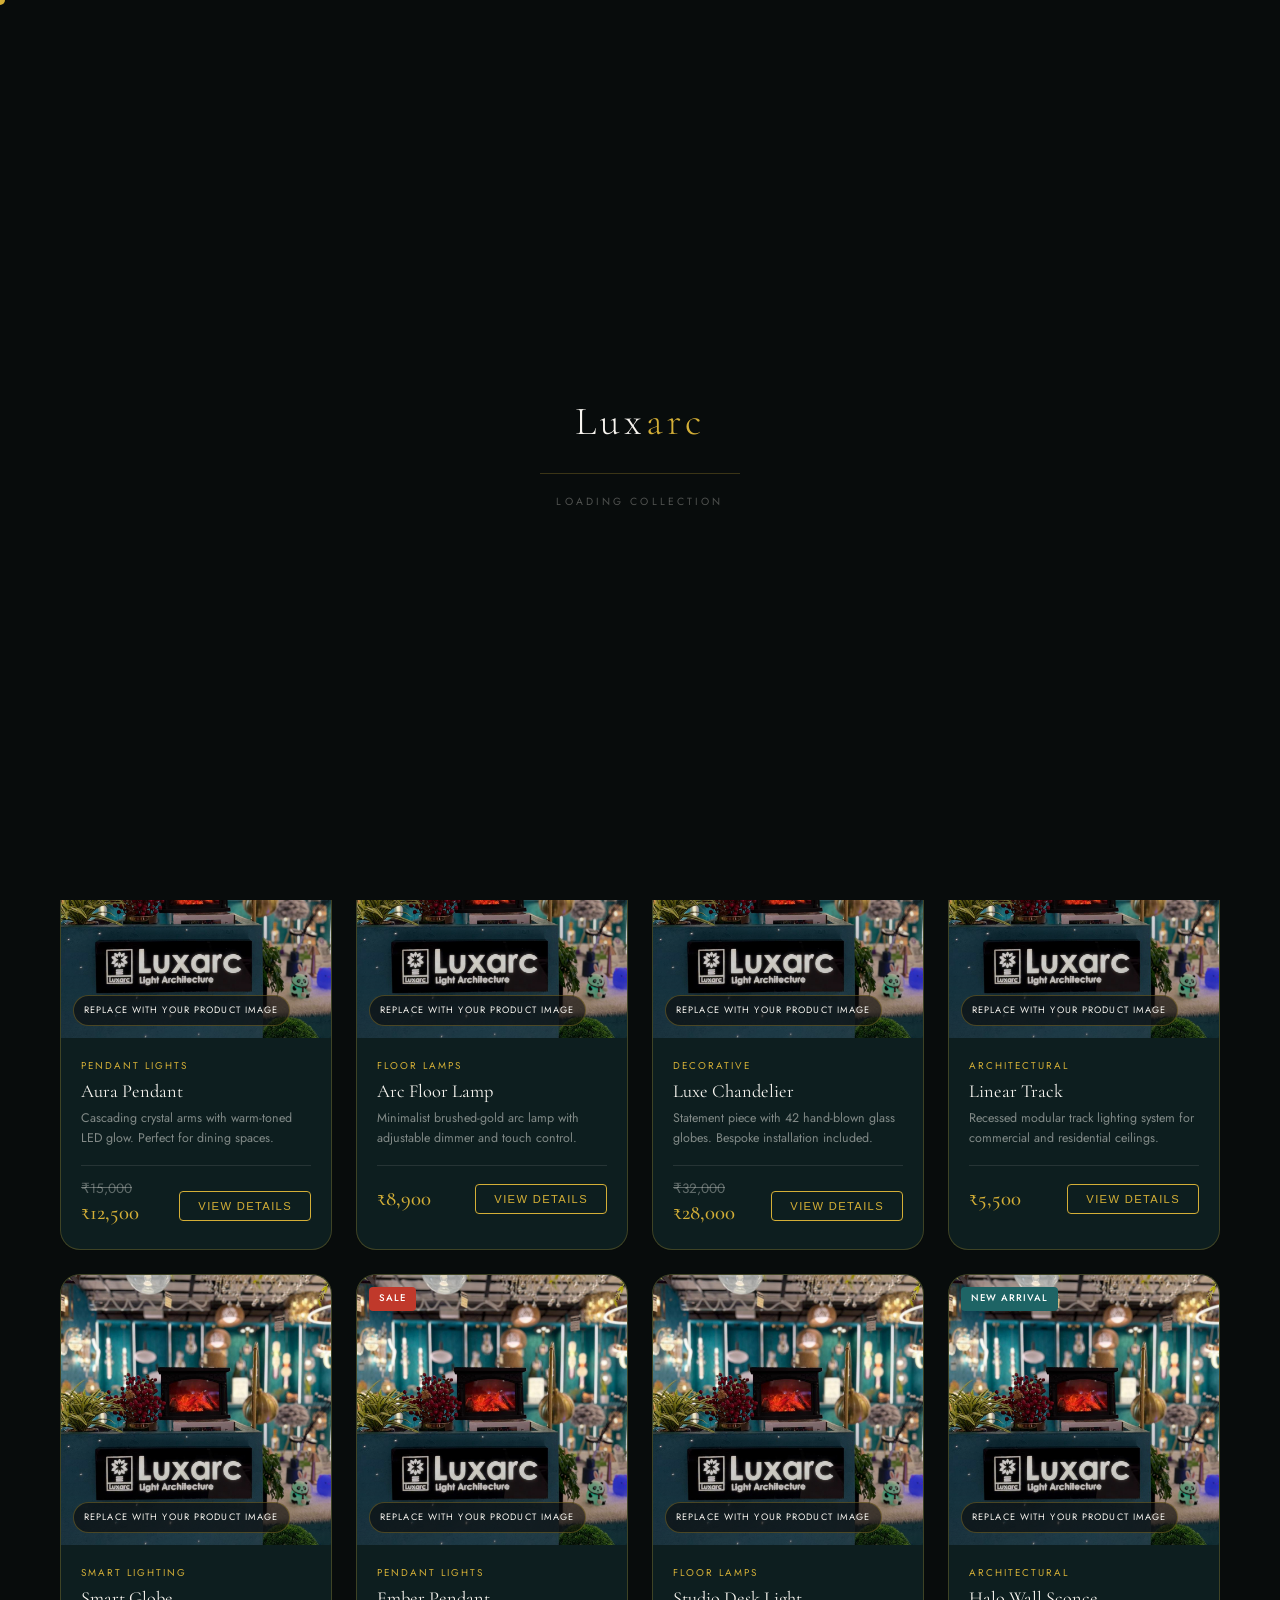
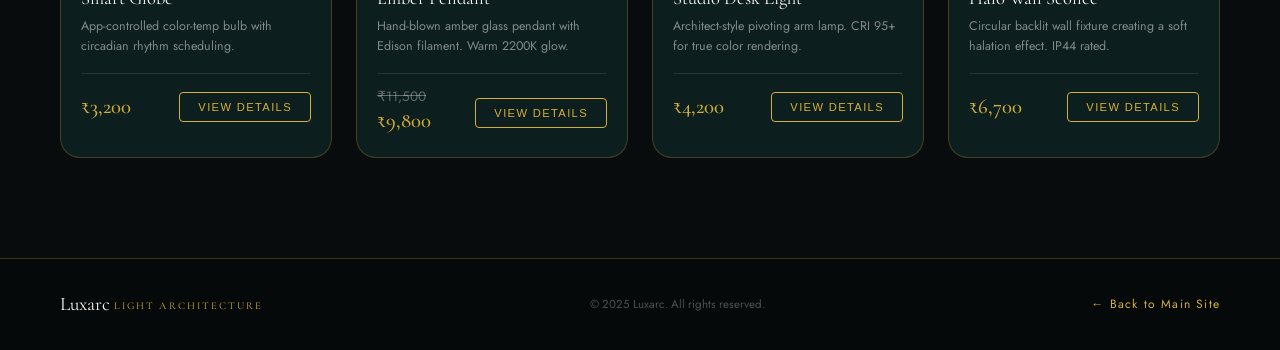
==== products.html @ 86f2c95a "Initial commit" ====
<!DOCTYPE html>
<html lang="en">
<head>
  <meta charset="UTF-8" />
  <meta name="viewport" content="width=device-width, initial-scale=1.0" />
  <title>Shop All Lighting – Luxarc | Premium Lighting Collection</title>
  <meta name="description" content="Browse Luxarc's full collection of premium pendant lights, floor lamps, decorative fixtures, architectural lighting and smart lighting solutions." />
  <link rel="stylesheet" href="style.css" />
  <link rel="icon" href="data:image/svg+xml,<svg xmlns='http://www.w3.org/2000/svg' viewBox='0 0 100 100'><polygon points='50,5 95,27.5 95,72.5 50,95 5,72.5 5,27.5' fill='%23D4AF37'/></svg>" />
  <style>
    /* Products Page Extras */
    .back-link {
      display: inline-flex; align-items: center; gap: 8px;
      font-size: 0.75rem; letter-spacing: 0.12em; text-transform: uppercase;
      color: var(--gold); margin-bottom: 24px;
      transition: var(--transition);
    }
    .back-link:hover { gap: 14px; }
    .products-main { padding: 30px 60px 100px; }
    @media (max-width: 768px) {
      .products-main { padding: 20px 24px 80px; }
      .products-controls { flex-direction: column; }
      .products-banner {
        padding: 24px;
        align-items: flex-start;
      }
      .sort-bar {
        width: 100%;
        justify-content: space-between;
        flex-wrap: wrap;
      }
    }
    @media (max-width: 480px) {
      .products-main { padding: 20px 16px 64px; }
      .products-banner { padding: 20px 16px; }
      #allProductsGrid.list-view .product-card { grid-template-columns: 1fr; }
      #allProductsGrid.list-view .product-img-wrap { border-radius: var(--radius-lg) var(--radius-lg) 0 0; }
      .products-footer { padding: 24px 16px; }
      .products-footer-inner {
        flex-direction: column;
        align-items: flex-start;
      }
    }
    .no-results {
      grid-column: 1 / -1;
      text-align: center;
      padding: 80px 20px;
      color: rgba(248,245,240,0.3);
    }
    .no-results .icon { font-size: 3rem; margin-bottom: 16px; display: block; }
    .no-results p { font-size: 0.9rem; font-weight: 300; }
    .filter-pills {
      display: flex; gap: 10px; flex-wrap: wrap;
      margin-bottom: 16px;
    }
    .pill {
      padding: 6px 16px;
      background: var(--glass-bg);
      border: 1px solid var(--border-gold);
      border-radius: 30px;
      font-size: 0.72rem; letter-spacing: 0.1em;
      color: rgba(248,245,240,0.6);
      cursor: pointer; transition: var(--transition);
    }
    .pill:hover, .pill.active {
      background: var(--gold); color: var(--matte-black);
      border-color: var(--gold);
    }
    .products-banner {
      background: linear-gradient(135deg, rgba(212,175,55,0.08), transparent);
      border: 1px solid var(--border-gold);
      border-radius: var(--radius-lg);
      padding: 30px 40px;
      margin-bottom: 40px;
      display: flex; align-items: center; justify-content: space-between; flex-wrap: wrap; gap: 20px;
    }
    .banner-text h3 {
      font-family: var(--font-display);
      font-size: 1.3rem; font-weight: 400;
      margin-bottom: 4px;
    }
    .banner-text p {
      font-size: 0.8rem; color: rgba(248,245,240,0.5);
    }
    /* Sort select */
    .sort-bar {
      display: flex; align-items: center; gap: 12px;
      font-size: 0.75rem; color: rgba(248,245,240,0.4);
    }
    .products-footer {
      padding: 30px 60px;
    }
    /* Products grid layout toggle */
    .layout-toggle { display: flex; gap: 6px; }
    .layout-btn {
      width: 32px; height: 32px;
      background: var(--glass-bg);
      border: 1px solid var(--border-gold);
      border-radius: 6px; cursor: pointer;
      display: flex; align-items: center; justify-content: center;
      font-size: 0.7rem; color: rgba(248,245,240,0.5);
      transition: var(--transition);
    }
    .layout-btn.active, .layout-btn:hover {
      background: var(--gold-dim); border-color: var(--gold); color: var(--gold);
    }
    #allProductsGrid.list-view {
      grid-template-columns: 1fr;
    }
    #allProductsGrid.list-view .product-card {
      display: grid; grid-template-columns: 180px 1fr;
    }
    #allProductsGrid.list-view .product-img-wrap {
      aspect-ratio: 1; border-radius: var(--radius-lg) 0 0 var(--radius-lg);
    }
  </style>
</head>
<body>

<!-- PAGE LOADER -->
<div class="page-loader" id="pageLoader">
  <div class="loader-logo">Lux<span>arc</span></div>
  <div class="loader-bar"></div>
  <div class="loader-text">Loading Collection</div>
</div>

<!-- CUSTOM CURSOR -->
<div class="cursor" id="cursor"></div>
<div class="cursor-ring" id="cursorRing"></div>

<!-- ─── NAVBAR ─── -->
<nav id="navbar">
  <a href="index.html" class="nav-logo">
    <div class="logo-icon"></div>
    <div>
      <span class="logo-text">Luxarc</span>
      <span class="logo-tagline">Light Architecture</span>
    </div>
  </a>
  <ul class="nav-links">
    <li><a href="index.html#about">About</a></li>
    <li><a href="index.html#categories">Collections</a></li>
    <li><a href="products.html" style="color:var(--gold)">Products</a></li>
    <li><a href="index.html#services">Services</a></li>
    <li><a href="index.html#showroom">Showroom</a></li>
    <li><a href="index.html#contact">Contact</a></li>
    <li><a href="index.html#contact" class="nav-cta">Visit Store</a></li>
  </ul>
  <button class="hamburger" id="hamburger" aria-label="Menu">
    <span></span><span></span><span></span>
  </button>
</nav>

<!-- MOBILE NAV -->
<nav class="mobile-nav" id="mobileNav">
  <a href="index.html">Home</a>
  <a href="index.html#about">About</a>
  <a href="index.html#categories">Collections</a>
  <a href="products.html">Products</a>
  <a href="index.html#services">Services</a>
  <a href="index.html#contact">Contact</a>
</nav>

<!-- ─── PRODUCTS HERO ─── -->
<div class="products-hero">
  <p class="section-label" style="justify-content:center; margin-bottom:16px;">The Collection</p>
  <h1 class="section-title" style="text-align:center; font-size: clamp(2.5rem, 5vw, 4rem);">All <em>Lighting</em></h1>
  <p style="color:rgba(248,245,240,0.4); text-align:center; margin-top:14px; font-size:0.9rem; font-weight:300; letter-spacing:0.05em;">
    Curated from the world's finest lighting manufacturers
  </p>
</div>

<!-- ─── PRODUCTS MAIN ─── -->
<div class="products-main container" style="max-width:1300px; margin:0 auto;">

  <!-- Back -->
  <a href="index.html" class="back-link">← Back to Home</a>

  <!-- Banner -->
  <div class="products-banner">
    <div class="banner-text">
      <h3>✦ New Arrivals Available</h3>
      <p>Fresh additions to our collection — smart lights, designer pendants & more</p>
    </div>
    <a href="index.html#contact" class="btn-primary" style="white-space:nowrap;">Get Expert Advice</a>
  </div>

  <!-- Category Pills -->
  <div class="filter-pills" id="filterPills">
    <span class="pill active" data-cat="all" onclick="setPillFilter('all', this)">All Products</span>
    <span class="pill" data-cat="pendant" onclick="setPillFilter('pendant', this)">Pendant Lights</span>
    <span class="pill" data-cat="floor" onclick="setPillFilter('floor', this)">Floor Lamps</span>
    <span class="pill" data-cat="decorative" onclick="setPillFilter('decorative', this)">Decorative</span>
    <span class="pill" data-cat="architectural" onclick="setPillFilter('architectural', this)">Architectural</span>
    <span class="pill" data-cat="smart" onclick="setPillFilter('smart', this)">Smart Lighting</span>
  </div>

  <!-- Controls Bar -->
  <div class="products-controls">
    <div class="search-bar">
      <input type="text" id="searchInput" placeholder="Search for lights, lamps, fixtures..." autocomplete="off" />
      <span class="search-icon">🔍</span>
    </div>
    <select class="filter-select" id="catFilter">
      <option value="all">All Categories</option>
      <option value="pendant">Pendant Lights</option>
      <option value="floor">Floor Lamps</option>
      <option value="decorative">Decorative</option>
      <option value="architectural">Architectural</option>
      <option value="smart">Smart Lighting</option>
    </select>
    <select class="filter-select" id="priceFilter">
      <option value="all">All Prices</option>
      <option value="under5">Under ₹5,000</option>
      <option value="5to15">₹5,000 – ₹15,000</option>
      <option value="above15">Above ₹15,000</option>
    </select>
    <select class="filter-select" id="sortFilter" onchange="sortProducts()">
      <option value="default">Sort: Default</option>
      <option value="price-asc">Price: Low to High</option>
      <option value="price-desc">Price: High to Low</option>
      <option value="name">Name A–Z</option>
    </select>
    <div class="sort-bar">
      <span id="productCount" class="products-count">8 products found</span>
      <div class="layout-toggle">
        <button class="layout-btn active" id="gridBtn" onclick="setLayout('grid')" aria-label="Grid view">⊞</button>
        <button class="layout-btn" id="listBtn" onclick="setLayout('list')" aria-label="List view">☰</button>
      </div>
    </div>
  </div>

  <!-- Products Grid -->
  <div class="all-products-grid" id="allProductsGrid">
    <!-- Populated by JS -->
  </div>

</div>

<!-- ─── FOOTER MINI ─── -->
<footer class="products-footer">
  <div class="products-footer-inner" style="max-width:1300px; margin:0 auto; display:flex; align-items:center; justify-content:space-between; flex-wrap:wrap; gap:16px;">
    <div style="font-family:var(--font-display); font-size:1.2rem; color:var(--white-glow);">Luxarc <span style="color:var(--gold); font-size:0.65rem; letter-spacing:0.2em; vertical-align:middle;">LIGHT ARCHITECTURE</span></div>
    <p style="font-size:0.72rem; color:rgba(248,245,240,0.3);">© 2025 Luxarc. All rights reserved.</p>
    <a href="index.html" style="font-size:0.75rem; color:var(--gold); letter-spacing:0.1em;">← Back to Main Site</a>
  </div>
</footer>

<!-- ─── PRODUCT MODAL ─── -->
<div class="modal-overlay" id="productModal" role="dialog" aria-modal="true">
  <div class="modal-box" style="position:relative;">
    <div class="modal-img-side"></div>
    <div class="modal-info">
      <button class="modal-close" onclick="closeModal()" aria-label="Close">✕</button>
      <p class="modal-product-cat product-cat" style="margin-bottom:8px;">Category</p>
      <h2 class="modal-product-name" style="font-family:var(--font-display); font-size:1.8rem; font-weight:400; margin-bottom:8px;">Product Name</h2>
      <p class="modal-product-price product-price" style="font-size:1.6rem; margin-bottom:20px;">₹0</p>
      <p class="modal-product-desc" style="font-size:0.88rem; color:rgba(248,245,240,0.6); line-height:1.8; margin-bottom:30px;">Description</p>
      <div style="display:flex; gap:12px; flex-wrap:wrap;">
        <button class="btn-primary" onclick="closeModal()">Add to Enquiry</button>
        <a href="tel:+918885891022" class="btn-secondary" style="display:flex;align-items:center;gap:6px;">📞 Call for Price</a>
      </div>
      <p style="font-size:0.7rem; color:rgba(248,245,240,0.3); margin-top:16px; letter-spacing:0.05em;">
        Free delivery · Expert installation available
      </p>
    </div>
  </div>
</div>

<script src="script.js"></script>
<script>
  // Products Page: Pills filter
  function setPillFilter(cat, el) {
    document.querySelectorAll('.pill').forEach(p => p.classList.remove('active'));
    el.classList.add('active');
    const catFilter = document.getElementById('catFilter');
    if (catFilter) catFilter.value = cat;
    filterProducts();
  }

  // Sort products
  function sortProducts() {
    const val = document.getElementById('sortFilter')?.value;
    const grid = document.getElementById('allProductsGrid');
    if (!grid) return;

    const cards = [...grid.querySelectorAll('.product-card')];
    cards.sort((a, b) => {
      const pa = parseInt(a.dataset.price || 0);
      const pb = parseInt(b.dataset.price || 0);
      const na = a.querySelector('.product-name')?.textContent || '';
      const nb = b.querySelector('.product-name')?.textContent || '';
      if (val === 'price-asc') return pa - pb;
      if (val === 'price-desc') return pb - pa;
      if (val === 'name') return na.localeCompare(nb);
      return 0;
    });
    cards.forEach(c => grid.appendChild(c));
  }

  // Layout toggle
  function setLayout(type) {
    const grid = document.getElementById('allProductsGrid');
    const gridBtn = document.getElementById('gridBtn');
    const listBtn = document.getElementById('listBtn');
    if (type === 'list') {
      grid?.classList.add('list-view');
      listBtn?.classList.add('active');
      gridBtn?.classList.remove('active');
    } else {
      grid?.classList.remove('list-view');
      gridBtn?.classList.add('active');
      listBtn?.classList.remove('active');
    }
  }

  // Handle URL params for category pre-filter
  document.addEventListener('DOMContentLoaded', () => {
    const params = new URLSearchParams(window.location.search);
    const cat = params.get('cat');
    if (cat && cat !== 'all') {
      const catFilter = document.getElementById('catFilter');
      if (catFilter) catFilter.value = cat;
      const pill = document.querySelector(`.pill[data-cat="${cat}"]`);
      if (pill) {
        document.querySelectorAll('.pill').forEach(p => p.classList.remove('active'));
        pill.classList.add('active');
      }
      filterProducts();
    }
  });
</script>
</body>
</html>
---- style.css ----
/* ========================================
   LUXARC – LIGHT ARCHITECTURE
   Premium Lighting Brand CSS
   ======================================== */

@import url('https://fonts.googleapis.com/css2?family=Cormorant+Garamond:ital,wght@0,300;0,400;0,500;0,600;1,300;1,400&family=Jost:wght@200;300;400;500;600&display=swap');

/* ─── CSS VARIABLES ─── */
:root {
  --teal-deep: #0F3D3E;
  --teal-mid: #174f50;
  --teal-light: #1e6465;
  --gold: #D4AF37;
  --gold-light: #e8c84a;
  --gold-dim: rgba(212, 175, 55, 0.3);
  --white-glow: #F8F5F0;
  --white-soft: rgba(248, 245, 240, 0.85);
  --matte-black: #0A0A0A;
  --dark-bg: #080c0c;
  --card-bg: rgba(15, 35, 36, 0.85);
  --glass-bg: rgba(15, 61, 62, 0.4);
  --border-gold: rgba(212, 175, 55, 0.25);
  --border-light: rgba(248, 245, 240, 0.1);
  --shadow-gold: 0 0 30px rgba(212, 175, 55, 0.15);
  --shadow-deep: 0 20px 60px rgba(0,0,0,0.5);
  --radius: 12px;
  --radius-lg: 20px;
  --transition: 0.35s cubic-bezier(0.4, 0, 0.2, 1);
  --font-display: 'Cormorant Garamond', serif;
  --font-body: 'Jost', sans-serif;
}

/* ─── RESET & BASE ─── */
*, *::before, *::after { box-sizing: border-box; margin: 0; padding: 0; }

html { scroll-behavior: smooth; font-size: 16px; }

body {
  font-family: var(--font-body);
  background: var(--dark-bg);
  color: var(--white-glow);
  overflow-x: hidden;
  line-height: 1.6;
}
body.menu-open {
  overflow: hidden;
}

img { max-width: 100%; display: block; }
a { text-decoration: none; color: inherit; }
ul { list-style: none; }

/* ─── SCROLLBAR ─── */
::-webkit-scrollbar { width: 6px; }
::-webkit-scrollbar-track { background: var(--dark-bg); }
::-webkit-scrollbar-thumb { background: var(--gold); border-radius: 3px; }

/* ─── CUSTOM CURSOR ─── */
.cursor {
  position: fixed; width: 10px; height: 10px;
  background: var(--gold); border-radius: 50%;
  pointer-events: none; z-index: 9999;
  transform: translate(-50%, -50%);
  transition: transform 0.1s, width 0.3s, height 0.3s, opacity 0.3s;
}
.cursor-ring {
  position: fixed; width: 36px; height: 36px;
  border: 1px solid rgba(212, 175, 55, 0.5);
  border-radius: 50%; pointer-events: none; z-index: 9998;
  transform: translate(-50%, -50%);
  transition: transform 0.15s ease-out, width 0.3s, height 0.3s;
}
.cursor.hover { width: 6px; height: 6px; }
.cursor-ring.hover { width: 50px; height: 50px; border-color: var(--gold); }

/* ─── NOISE TEXTURE OVERLAY ─── */
body::after {
  content: '';
  position: fixed; inset: 0; z-index: 1;
  pointer-events: none;
  background-image: url("data:image/svg+xml,%3Csvg viewBox='0 0 256 256' xmlns='http://www.w3.org/2000/svg'%3E%3Cfilter id='noise'%3E%3CfeTurbulence type='fractalNoise' baseFrequency='0.9' numOctaves='4' stitchTiles='stitch'/%3E%3C/filter%3E%3Crect width='100%25' height='100%25' filter='url(%23noise)' opacity='0.03'/%3E%3C/svg%3E");
  opacity: 0.4;
}

/* ─── NAVBAR ─── */
#navbar {
  position: fixed; top: 0; left: 0; width: 100%; z-index: 1000;
  padding: 20px 60px;
  display: flex; align-items: center; justify-content: space-between;
  transition: var(--transition);
}
#navbar.scrolled {
  background: rgba(8, 12, 12, 0.92);
  backdrop-filter: blur(20px);
  padding: 14px 60px;
  border-bottom: 1px solid var(--border-gold);
  box-shadow: 0 4px 30px rgba(0,0,0,0.3);
}
.nav-logo {
  display: flex; align-items: center; gap: 12px;
}
.nav-logo .logo-icon {
  width: 36px; height: 36px;
  background: var(--gold);
  clip-path: polygon(50% 0%, 100% 25%, 100% 75%, 50% 100%, 0% 75%, 0% 25%);
  position: relative;
}
.nav-logo .logo-text {
  font-family: var(--font-display);
  font-size: 1.5rem; font-weight: 500;
  letter-spacing: 0.05em;
  color: var(--white-glow);
}
.nav-logo .logo-tagline {
  font-size: 0.55rem; letter-spacing: 0.25em;
  text-transform: uppercase; color: var(--gold);
  font-weight: 300; display: block; margin-top: -4px;
}
.nav-links {
  display: flex; gap: 36px; align-items: center;
}
.nav-links a {
  font-size: 0.8rem; font-weight: 400; letter-spacing: 0.12em;
  text-transform: uppercase; color: rgba(248, 245, 240, 0.7);
  position: relative; transition: var(--transition);
}
.nav-links a::after {
  content: ''; position: absolute; bottom: -4px; left: 0;
  width: 0; height: 1px; background: var(--gold);
  transition: var(--transition);
}
.nav-links a:hover { color: var(--white-glow); }
.nav-links a:hover::after { width: 100%; }
.nav-cta {
  padding: 9px 22px;
  border: 1px solid var(--gold);
  color: var(--gold) !important;
  border-radius: 4px;
  font-size: 0.75rem !important;
  letter-spacing: 0.15em !important;
  transition: var(--transition) !important;
}
.nav-cta:hover {
  background: var(--gold) !important;
  color: var(--matte-black) !important;
}
.nav-cta::after { display: none !important; }
.hamburger {
  display: none; flex-direction: column; gap: 5px;
  cursor: pointer; padding: 4px;
}
.hamburger span {
  display: block; width: 24px; height: 1.5px;
  background: var(--white-glow); transition: var(--transition);
}
.hamburger.active span:nth-child(1) { transform: rotate(45deg) translate(5px, 5px); }
.hamburger.active span:nth-child(2) { opacity: 0; }
.hamburger.active span:nth-child(3) { transform: rotate(-45deg) translate(5px, -5px); }

/* ─── HERO ─── */
#hero {
  position: relative; height: 100vh; min-height: 700px;
  display: flex; align-items: center; justify-content: center;
  overflow: hidden;
}
.hero-bg {
  position: absolute; inset: 0; z-index: 0;
  background: 
    radial-gradient(ellipse 60% 80% at 70% 50%, rgba(212, 175, 55, 0.07) 0%, transparent 60%),
    radial-gradient(ellipse 80% 60% at 30% 60%, rgba(15, 61, 62, 0.5) 0%, transparent 70%),
    linear-gradient(135deg, #040a0a 0%, #0F3D3E 40%, #0a1a1a 70%, #050808 100%);
}
.hero-lights {
  position: absolute; inset: 0; z-index: 1; overflow: hidden;
}
.light-beam {
  position: absolute;
  background: linear-gradient(to bottom, rgba(212, 175, 55, 0.25), transparent);
  width: 2px; transform-origin: top center;
  animation: sway 8s ease-in-out infinite;
}
.light-beam::before {
  content: '';
  position: absolute; top: 0; left: 50%;
  transform: translateX(-50%);
  width: 20px; height: 20px;
  background: radial-gradient(circle, rgba(212, 175, 55, 0.9), rgba(212, 175, 55, 0.2));
  border-radius: 50%;
  box-shadow: 0 0 20px rgba(212, 175, 55, 0.6), 0 0 60px rgba(212, 175, 55, 0.2);
}
.light-beam:nth-child(1) { left: 20%; top: 0; height: 60%; animation-delay: 0s; }
.light-beam:nth-child(2) { left: 40%; top: 0; height: 75%; animation-delay: -2s; width: 3px; }
.light-beam:nth-child(3) { left: 55%; top: 0; height: 55%; animation-delay: -4s; }
.light-beam:nth-child(4) { left: 70%; top: 0; height: 80%; animation-delay: -1s; }
.light-beam:nth-child(5) { left: 85%; top: 0; height: 50%; animation-delay: -3s; }
.light-beam:nth-child(6) { left: 10%; top: 0; height: 45%; animation-delay: -5s; }
@keyframes sway {
  0%, 100% { transform: rotate(-2deg); }
  50% { transform: rotate(2deg); }
}
.glow-orb {
  position: absolute;
  border-radius: 50%;
  filter: blur(80px);
  animation: pulse-glow 6s ease-in-out infinite;
}
.glow-orb-1 {
  width: 500px; height: 500px;
  background: radial-gradient(circle, rgba(212, 175, 55, 0.08), transparent);
  top: -100px; right: 10%;
}
.glow-orb-2 {
  width: 400px; height: 400px;
  background: radial-gradient(circle, rgba(15, 100, 101, 0.15), transparent);
  bottom: -50px; left: 5%;
  animation-delay: -3s;
}
@keyframes pulse-glow {
  0%, 100% { opacity: 0.6; transform: scale(1); }
  50% { opacity: 1; transform: scale(1.1); }
}
.hero-grid-overlay {
  position: absolute; inset: 0; z-index: 2;
  background-image: 
    linear-gradient(rgba(212, 175, 55, 0.03) 1px, transparent 1px),
    linear-gradient(90deg, rgba(212, 175, 55, 0.03) 1px, transparent 1px);
  background-size: 60px 60px;
  mask-image: radial-gradient(ellipse 80% 80% at 50% 50%, black, transparent);
}
.hero-overlay {
  position: absolute; inset: 0; z-index: 3;
  background: linear-gradient(to top, rgba(8,12,12,0.8) 0%, transparent 50%, rgba(8,12,12,0.2) 100%);
}
.hero-content {
  position: relative; z-index: 4;
  text-align: center; max-width: 860px; padding: 0 20px;
}
.hero-eyebrow {
  display: inline-flex; align-items: center; gap: 12px;
  font-size: 0.7rem; letter-spacing: 0.3em; text-transform: uppercase;
  color: var(--gold); margin-bottom: 28px;
  opacity: 0; animation: fadeInUp 1s 0.3s forwards;
}
.hero-eyebrow::before, .hero-eyebrow::after {
  content: ''; width: 40px; height: 1px; background: var(--gold);
}
.hero-h1 {
  font-family: var(--font-display);
  font-size: clamp(3rem, 7vw, 6rem);
  font-weight: 300; line-height: 1.1;
  letter-spacing: -0.01em;
  margin-bottom: 24px;
  opacity: 0; animation: fadeInUp 1s 0.5s forwards;
}
.hero-h1 em { font-style: italic; color: var(--gold); }
.hero-sub {
  font-size: 1rem; font-weight: 300; letter-spacing: 0.08em;
  color: rgba(248, 245, 240, 0.65);
  margin-bottom: 50px;
  opacity: 0; animation: fadeInUp 1s 0.7s forwards;
}
.hero-btns {
  display: flex; gap: 16px; justify-content: center; flex-wrap: wrap;
  opacity: 0; animation: fadeInUp 1s 0.9s forwards;
}
.btn-primary {
  padding: 14px 36px;
  background: var(--gold);
  color: var(--matte-black);
  font-family: var(--font-body);
  font-size: 0.75rem; font-weight: 500;
  letter-spacing: 0.2em; text-transform: uppercase;
  border: none; border-radius: 4px; cursor: pointer;
  transition: var(--transition);
  position: relative; overflow: hidden;
}
.btn-primary::before {
  content: ''; position: absolute; inset: 0;
  background: linear-gradient(135deg, transparent 40%, rgba(255,255,255,0.2) 50%, transparent 60%);
  transform: translateX(-100%); transition: transform 0.5s;
}
.btn-primary:hover::before { transform: translateX(100%); }
.btn-primary:hover {
  background: var(--gold-light);
  box-shadow: 0 0 30px rgba(212, 175, 55, 0.4);
  transform: translateY(-2px);
}
.btn-secondary {
  padding: 14px 36px;
  background: transparent;
  color: var(--white-glow);
  font-family: var(--font-body);
  font-size: 0.75rem; font-weight: 400;
  letter-spacing: 0.2em; text-transform: uppercase;
  border: 1px solid rgba(248, 245, 240, 0.3);
  border-radius: 4px; cursor: pointer;
  transition: var(--transition);
  backdrop-filter: blur(10px);
}
.btn-secondary:hover {
  border-color: var(--gold);
  color: var(--gold);
  box-shadow: 0 0 20px rgba(212, 175, 55, 0.1);
  transform: translateY(-2px);
}
.hero-scroll {
  position: absolute; bottom: 36px; left: 50%; transform: translateX(-50%);
  z-index: 4; display: flex; flex-direction: column; align-items: center; gap: 10px;
  font-size: 0.65rem; letter-spacing: 0.25em; text-transform: uppercase;
  color: rgba(248, 245, 240, 0.4);
  opacity: 0; animation: fadeIn 1s 1.5s forwards;
}
.scroll-line {
  width: 1px; height: 50px;
  background: linear-gradient(to bottom, var(--gold), transparent);
  animation: scroll-pulse 2s ease-in-out infinite;
}
@keyframes scroll-pulse {
  0%, 100% { opacity: 1; transform: scaleY(1); }
  50% { opacity: 0.4; transform: scaleY(0.7); }
}

/* ─── SECTION COMMON ─── */
section { position: relative; z-index: 2; }
.section-pad { padding: 120px 60px; }
.section-pad-sm { padding: 80px 60px; }
.container {
  width: min(100%, 1300px);
  max-width: 1300px;
  margin: 0 auto;
}
.section-label {
  font-size: 0.65rem; letter-spacing: 0.35em; text-transform: uppercase;
  color: var(--gold); display: flex; align-items: center; gap: 12px;
  margin-bottom: 16px;
}
.section-label::before {
  content: ''; width: 30px; height: 1px; background: var(--gold);
}
.section-title {
  font-family: var(--font-display);
  font-size: clamp(2.2rem, 4vw, 3.5rem);
  font-weight: 300; line-height: 1.15;
  letter-spacing: -0.01em;
}
.section-title em { font-style: italic; color: var(--gold); }
.divider-gold {
  width: 60px; height: 1px;
  background: linear-gradient(to right, var(--gold), transparent);
  margin: 24px 0;
}

/* ─── ABOUT ─── */
#about {
  background: linear-gradient(135deg, #0d2626 0%, var(--dark-bg) 60%);
}
.about-grid {
  display: grid; grid-template-columns: 1fr 1fr;
  gap: 80px; align-items: center;
}
.about-visual {
  position: relative;
}
.about-img-frame {
  position: relative; border-radius: var(--radius-lg);
  overflow: hidden; aspect-ratio: 4/5;
  background: linear-gradient(135deg, var(--teal-deep), #0a1f20);
  border: 1px solid var(--border-gold);
}
.about-img-frame::before {
  content: '';
  position: absolute; inset: 0; z-index: 1;
  background: 
    radial-gradient(circle at 30% 20%, rgba(212, 175, 55, 0.15) 0%, transparent 50%),
    radial-gradient(circle at 70% 80%, rgba(15, 61, 62, 0.5) 0%, transparent 50%);
}
.about-img-placeholder {
  width: 100%; height: 100%;
  display: flex; flex-direction: column; align-items: center; justify-content: center;
  gap: 20px;
}
.about-img {
  width: 100%;
  height: 100%;
  object-fit: cover;
  display: block;
  position: relative;
  z-index: 0;
}
.about-img-label {
  position: absolute;
  left: 18px;
  bottom: 18px;
  z-index: 2;
  padding: 8px 12px;
  border-radius: 999px;
  background: rgba(10, 10, 10, 0.58);
  border: 1px solid rgba(212, 175, 55, 0.35);
  color: var(--white-glow);
  font-size: 0.68rem;
  letter-spacing: 0.12em;
  text-transform: uppercase;
}
.light-fixture-svg {
  opacity: 0.7;
}
.about-badge {
  position: absolute; bottom: -20px; right: -20px; z-index: 2;
  width: 120px; height: 120px;
  background: var(--gold);
  border-radius: 50%;
  display: flex; flex-direction: column; align-items: center; justify-content: center;
  box-shadow: 0 0 40px rgba(212, 175, 55, 0.4);
}
.about-badge .num {
  font-family: var(--font-display);
  font-size: 2rem; font-weight: 500;
  color: var(--matte-black); line-height: 1;
}
.about-badge .label {
  font-size: 0.55rem; letter-spacing: 0.15em;
  color: rgba(10,10,10,0.7); text-transform: uppercase;
  text-align: center;
}
.about-content { padding-left: 20px; }
.about-content .section-title { margin-bottom: 24px; }
.about-text {
  font-size: 0.95rem; font-weight: 300; line-height: 1.9;
  color: rgba(248, 245, 240, 0.7);
  margin-bottom: 40px;
}
.about-features {
  display: grid; grid-template-columns: 1fr 1fr; gap: 20px;
}
.feature-item {
  display: flex; align-items: flex-start; gap: 14px;
  padding: 16px;
  background: var(--glass-bg);
  border: 1px solid var(--border-gold);
  border-radius: var(--radius);
  backdrop-filter: blur(10px);
  transition: var(--transition);
}
.feature-item:hover {
  border-color: var(--gold);
  background: rgba(212, 175, 55, 0.05);
  box-shadow: var(--shadow-gold);
  transform: translateY(-3px);
}
.feature-icon {
  width: 36px; height: 36px; flex-shrink: 0;
  background: var(--gold-dim);
  border-radius: 8px;
  display: flex; align-items: center; justify-content: center;
  font-size: 1rem;
}
.feature-text { font-size: 0.8rem; font-weight: 400; line-height: 1.5; }
.feature-text strong { display: block; color: var(--gold); font-weight: 500; margin-bottom: 2px; font-size: 0.85rem; }

/* ─── CATEGORIES ─── */
#categories {
  background: var(--dark-bg);
}
.categories-header {
  text-align: center; margin-bottom: 60px;
}
.categories-grid {
  display: grid;
  grid-template-columns: repeat(5, 1fr);
  gap: 20px;
}
.cat-card {
  position: relative; border-radius: var(--radius-lg);
  overflow: hidden; aspect-ratio: 3/4;
  cursor: pointer;
  border: 1px solid var(--border-gold);
  transition: var(--transition);
  background: linear-gradient(160deg, var(--teal-deep), var(--dark-bg));
}
.cat-card::before {
  content: ''; position: absolute; inset: 0; z-index: 1;
  background: linear-gradient(to top, rgba(0,0,0,0.7) 30%, transparent 70%);
  transition: var(--transition);
}
.cat-bg {
  position: absolute; inset: 0; z-index: 0;
  display: flex; align-items: center; justify-content: center;
  transition: transform 0.6s cubic-bezier(0.4, 0, 0.2, 1);
}
.cat-card:hover .cat-bg { transform: scale(1.08); }
.cat-card:hover {
  border-color: var(--gold);
  box-shadow: 0 0 30px rgba(212, 175, 55, 0.2), 0 20px 40px rgba(0,0,0,0.4);
  transform: translateY(-6px);
}
.cat-card:hover::before {
  background: linear-gradient(to top, rgba(212, 175, 55, 0.15) 0%, rgba(0,0,0,0.7) 40%, transparent 70%);
}
.cat-info {
  position: absolute; bottom: 0; left: 0; right: 0; z-index: 2;
  padding: 20px 16px;
}
.cat-icon { font-size: 1.8rem; margin-bottom: 8px; display: block; }
.cat-name {
  font-family: var(--font-display);
  font-size: 1.1rem; font-weight: 400;
  color: var(--white-glow);
  display: block; margin-bottom: 4px;
}
.cat-count {
  font-size: 0.65rem; letter-spacing: 0.15em;
  color: var(--gold); text-transform: uppercase;
}
.cat-arrow {
  position: absolute; top: 16px; right: 16px; z-index: 2;
  width: 32px; height: 32px;
  background: var(--gold-dim);
  border: 1px solid var(--border-gold);
  border-radius: 50%;
  display: flex; align-items: center; justify-content: center;
  font-size: 0.8rem;
  transition: var(--transition);
  opacity: 0; transform: scale(0.8);
}
.cat-card:hover .cat-arrow {
  opacity: 1; transform: scale(1);
  background: var(--gold);
  color: var(--matte-black);
}

/* ─── FEATURED PRODUCTS ─── */
#featured {
  background: linear-gradient(180deg, var(--dark-bg) 0%, #0d2626 50%, var(--dark-bg) 100%);
}
.featured-header {
  display: flex; align-items: flex-end; justify-content: space-between;
  margin-bottom: 60px; flex-wrap: wrap; gap: 24px;
}
.view-all-link {
  display: flex; align-items: center; gap: 8px;
  font-size: 0.75rem; letter-spacing: 0.15em; text-transform: uppercase;
  color: var(--gold); transition: var(--transition);
}
.view-all-link:hover { gap: 14px; }
.products-grid {
  display: grid; grid-template-columns: repeat(4, 1fr); gap: 24px;
}
.product-card {
  background: var(--card-bg);
  border: 1px solid var(--border-gold);
  border-radius: var(--radius-lg);
  overflow: hidden;
  transition: var(--transition);
  position: relative;
  backdrop-filter: blur(10px);
}
.product-card:hover {
  border-color: var(--gold);
  transform: translateY(-8px);
  box-shadow: 0 0 40px rgba(212, 175, 55, 0.15), 0 30px 60px rgba(0,0,0,0.4);
}
.product-img-wrap {
  position: relative; aspect-ratio: 1;
  overflow: hidden;
  background: linear-gradient(135deg, #0f2526, #1a3a3b);
}
.product-img-wrap::after {
  content: '';
  position: absolute;
  inset: 0;
  background: linear-gradient(to top, rgba(0,0,0,0.38), transparent 55%);
  pointer-events: none;
}
.product-img-wrap img,
.product-img {
  width: 100%; height: 100%; object-fit: cover;
  display: block;
  transition: transform 0.6s cubic-bezier(0.4, 0, 0.2, 1);
}
.product-card:hover .product-img-wrap img,
.product-card:hover .product-img { transform: scale(1.08); }
.product-img-placeholder {
  width: 100%; height: 100%;
  display: flex; align-items: center; justify-content: center;
  flex-direction: column; gap: 12px;
  font-size: 3rem;
}
.product-img-label {
  position: absolute;
  left: 12px;
  bottom: 12px;
  z-index: 2;
  padding: 7px 10px;
  border-radius: 999px;
  background: rgba(10, 10, 10, 0.62);
  border: 1px solid rgba(212, 175, 55, 0.3);
  color: var(--white-glow);
  font-size: 0.58rem;
  letter-spacing: 0.12em;
  text-transform: uppercase;
}
.product-badge {
  position: absolute; top: 12px; left: 12px;
  padding: 4px 10px;
  background: var(--gold);
  color: var(--matte-black);
  font-size: 0.6rem; font-weight: 500;
  letter-spacing: 0.1em; text-transform: uppercase;
  border-radius: 4px;
}
.product-badge.new { background: var(--teal-light); color: white; }
.product-badge.sale { background: #c0392b; color: white; }
.product-wishlist {
  position: absolute; top: 12px; right: 12px;
  width: 34px; height: 34px;
  background: rgba(0,0,0,0.5);
  border: 1px solid var(--border-light);
  border-radius: 50%;
  display: flex; align-items: center; justify-content: center;
  cursor: pointer; font-size: 0.9rem;
  transition: var(--transition);
  opacity: 0; transform: translateY(-4px);
}
.product-card:hover .product-wishlist {
  opacity: 1; transform: translateY(0);
}
.product-wishlist:hover { background: var(--gold); border-color: var(--gold); }
.product-info { padding: 20px; }
.product-cat {
  font-size: 0.62rem; letter-spacing: 0.2em; text-transform: uppercase;
  color: var(--gold); margin-bottom: 6px;
}
.product-name {
  font-family: var(--font-display);
  font-size: 1.15rem; font-weight: 400;
  line-height: 1.3; margin-bottom: 6px;
  color: var(--white-glow);
}
.product-desc {
  font-size: 0.78rem; color: rgba(248, 245, 240, 0.5);
  line-height: 1.6; margin-bottom: 16px;
}
.product-footer {
  display: flex; align-items: center; justify-content: space-between;
  padding-top: 16px; border-top: 1px solid var(--border-light);
  gap: 12px;
}
.product-price {
  font-family: var(--font-display);
  font-size: 1.3rem; font-weight: 500; color: var(--gold);
}
.product-price-old {
  font-size: 0.85rem; color: rgba(248,245,240,0.35);
  text-decoration: line-through; display: block; line-height: 1;
}
.btn-view {
  padding: 8px 18px;
  background: transparent;
  border: 1px solid var(--gold);
  color: var(--gold);
  font-size: 0.7rem; letter-spacing: 0.12em;
  text-transform: uppercase; border-radius: 4px;
  cursor: pointer; transition: var(--transition);
}
.btn-view:hover {
  background: var(--gold); color: var(--matte-black);
  box-shadow: 0 0 20px rgba(212, 175, 55, 0.3);
}

/* ─── SERVICES ─── */
#services {
  background: var(--dark-bg);
}
.services-header { text-align: center; margin-bottom: 60px; }
.services-grid {
  display: grid; grid-template-columns: repeat(5, 1fr); gap: 20px;
}
.service-card {
  padding: 36px 24px;
  background: var(--glass-bg);
  border: 1px solid var(--border-gold);
  border-radius: var(--radius-lg);
  text-align: center;
  backdrop-filter: blur(10px);
  transition: var(--transition);
  position: relative; overflow: hidden;
}
.service-card::before {
  content: ''; position: absolute; inset: 0;
  background: radial-gradient(circle at 50% 0%, rgba(212, 175, 55, 0.08), transparent 60%);
  opacity: 0; transition: var(--transition);
}
.service-card:hover::before { opacity: 1; }
.service-card:hover {
  border-color: var(--gold);
  transform: translateY(-6px);
  box-shadow: var(--shadow-gold);
}
.service-icon-wrap {
  width: 68px; height: 68px; margin: 0 auto 20px;
  background: var(--gold-dim);
  border: 1px solid var(--border-gold);
  border-radius: 50%;
  display: flex; align-items: center; justify-content: center;
  font-size: 1.6rem;
  transition: var(--transition);
  position: relative; z-index: 1;
}
.service-card:hover .service-icon-wrap {
  background: var(--gold);
  box-shadow: 0 0 30px rgba(212, 175, 55, 0.4);
}
.service-title {
  font-family: var(--font-display);
  font-size: 1.05rem; font-weight: 400;
  margin-bottom: 10px; position: relative; z-index: 1;
}
.service-desc {
  font-size: 0.78rem; color: rgba(248, 245, 240, 0.55);
  line-height: 1.7; position: relative; z-index: 1;
}

/* ─── SHOWROOM ─── */
#showroom {
  background: linear-gradient(180deg, #0d2626, var(--dark-bg));
}
.showroom-header { text-align: center; margin-bottom: 60px; }
.showroom-gallery {
  display: grid;
  grid-template-columns: repeat(3, 1fr);
  grid-template-rows: auto auto;
  gap: 16px;
}
.gallery-item {
  border-radius: var(--radius); overflow: hidden;
  border: 1px solid var(--border-gold);
  position: relative; cursor: pointer;
  transition: var(--transition);
}
.gallery-item:nth-child(1) { grid-row: span 2; aspect-ratio: 3/4; }
.gallery-item:nth-child(2) { aspect-ratio: 4/3; }
.gallery-item:nth-child(3) { aspect-ratio: 4/3; }
.gallery-item:nth-child(4) { aspect-ratio: 4/3; }
.gallery-item:nth-child(5) { aspect-ratio: 4/3; }
.gallery-inner {
  width: 100%; height: 100%;
  background: linear-gradient(135deg, var(--teal-deep), #0a1a1b);
  display: flex; align-items: center; justify-content: center;
  overflow: hidden; transition: transform 0.5s cubic-bezier(0.4, 0, 0.2, 1);
  font-size: 3rem;
  flex-direction: column; gap: 10px;
}
.gallery-item:hover .gallery-inner { transform: scale(1.05); }
.gallery-item:hover {
  border-color: var(--gold);
  box-shadow: 0 0 30px rgba(212, 175, 55, 0.2);
}
.gallery-caption {
  position: absolute; bottom: 0; left: 0; right: 0;
  padding: 16px;
  background: linear-gradient(to top, rgba(0,0,0,0.7), transparent);
  font-size: 0.75rem; letter-spacing: 0.1em;
  color: rgba(248, 245, 240, 0.7);
  opacity: 0; transition: var(--transition); transform: translateY(8px);
}
.gallery-item:hover .gallery-caption { opacity: 1; transform: translateY(0); }

/* ─── WHY CHOOSE US ─── */
#why {
  background: var(--dark-bg);
}
.why-grid {
  display: grid; grid-template-columns: 1fr 1fr; gap: 80px; align-items: center;
}
.why-left { }
.why-stats {
  display: grid; grid-template-columns: 1fr 1fr; gap: 24px; margin-top: 50px;
}
.stat-item {
  padding: 28px;
  background: var(--glass-bg);
  border: 1px solid var(--border-gold);
  border-radius: var(--radius);
  backdrop-filter: blur(10px);
  text-align: center;
  transition: var(--transition);
}
.stat-item:hover {
  border-color: var(--gold);
  box-shadow: var(--shadow-gold);
  transform: translateY(-4px);
}
.stat-num {
  font-family: var(--font-display);
  font-size: 2.8rem; font-weight: 300;
  color: var(--gold); line-height: 1;
  margin-bottom: 6px;
}
.stat-label {
  font-size: 0.72rem; letter-spacing: 0.12em;
  text-transform: uppercase; color: rgba(248, 245, 240, 0.55);
}
.why-reasons {
  display: grid; gap: 20px;
}
.reason-item {
  display: flex; align-items: flex-start; gap: 20px;
  padding: 24px;
  background: var(--glass-bg);
  border: 1px solid var(--border-gold);
  border-radius: var(--radius);
  backdrop-filter: blur(10px);
  transition: var(--transition);
  cursor: default;
}
.reason-item:hover {
  border-color: var(--gold);
  box-shadow: var(--shadow-gold);
  transform: translateX(6px);
}
.reason-num {
  font-family: var(--font-display);
  font-size: 2rem; font-weight: 300; color: var(--gold-dim);
  line-height: 1; flex-shrink: 0;
  transition: var(--transition);
}
.reason-item:hover .reason-num { color: var(--gold); }
.reason-content { }
.reason-title {
  font-family: var(--font-display);
  font-size: 1.15rem; font-weight: 400;
  margin-bottom: 6px; color: var(--white-glow);
}
.reason-desc {
  font-size: 0.8rem; color: rgba(248, 245, 240, 0.55); line-height: 1.7;
}

/* ─── CONTACT ─── */
#contact {
  background: linear-gradient(135deg, #0d2626 0%, var(--dark-bg) 100%);
}
.contact-grid {
  display: grid; grid-template-columns: 1fr 1fr; gap: 60px; align-items: start;
}
.contact-info { }
.contact-info .section-title { margin-bottom: 40px; }
.contact-details { display: grid; gap: 24px; margin-bottom: 40px; }
.contact-item {
  display: flex; align-items: flex-start; gap: 16px;
  padding: 20px;
  background: var(--glass-bg);
  border: 1px solid var(--border-gold);
  border-radius: var(--radius);
  backdrop-filter: blur(10px);
  transition: var(--transition);
}
.contact-item:hover { border-color: var(--gold); box-shadow: var(--shadow-gold); }
.contact-icon {
  width: 40px; height: 40px; flex-shrink: 0;
  background: var(--gold-dim);
  border-radius: 8px;
  display: flex; align-items: center; justify-content: center;
  font-size: 1.1rem;
}
.contact-label {
  font-size: 0.6rem; letter-spacing: 0.2em; text-transform: uppercase;
  color: var(--gold); margin-bottom: 4px;
}
.contact-value {
  font-size: 0.9rem; color: var(--white-glow); line-height: 1.5;
}
.contact-actions { display: flex; gap: 12px; flex-wrap: wrap; }
.btn-call {
  display: flex; align-items: center; gap: 8px;
  padding: 12px 24px;
  background: var(--gold);
  color: var(--matte-black);
  font-size: 0.75rem; font-weight: 500;
  letter-spacing: 0.1em; text-transform: uppercase;
  border-radius: 4px; border: none; cursor: pointer;
  transition: var(--transition);
}
.btn-call:hover { background: var(--gold-light); transform: translateY(-2px); box-shadow: 0 0 20px rgba(212,175,55,0.4); }
.btn-whatsapp {
  display: flex; align-items: center; gap: 8px;
  padding: 12px 24px;
  background: #25D366;
  color: white;
  font-size: 0.75rem; font-weight: 500;
  letter-spacing: 0.1em; text-transform: uppercase;
  border-radius: 4px; border: none; cursor: pointer;
  transition: var(--transition);
}
.btn-whatsapp:hover { background: #1eb558; transform: translateY(-2px); box-shadow: 0 0 20px rgba(37,211,102,0.3); }
.contact-map {
  border-radius: var(--radius-lg); overflow: hidden;
  border: 1px solid var(--border-gold);
  height: 100%; min-height: 400px;
}
.contact-map iframe {
  width: 100%; height: 100%; min-height: 400px;
  border: none; filter: grayscale(50%) invert(90%) hue-rotate(130deg);
  opacity: 0.9;
}

/* ─── FOOTER ─── */
footer {
  background: #050909;
  border-top: 1px solid var(--border-gold);
  padding: 60px 60px 30px;
  position: relative; z-index: 2;
}
.footer-grid {
  display: grid; grid-template-columns: 2fr 1fr 1fr 1fr;
  gap: 50px; margin-bottom: 50px;
  align-items: start;
}
.footer-brand .logo-text {
  font-family: var(--font-display);
  font-size: 1.8rem; font-weight: 400;
  color: var(--white-glow); display: block; margin-bottom: 4px;
}
.footer-brand .tagline {
  font-size: 0.6rem; letter-spacing: 0.3em; text-transform: uppercase;
  color: var(--gold); display: block; margin-bottom: 20px;
}
.footer-desc {
  font-size: 0.82rem; color: rgba(248, 245, 240, 0.45);
  line-height: 1.8; margin-bottom: 24px;
}
.social-links { display: flex; gap: 10px; }
.social-link {
  width: 36px; height: 36px;
  background: var(--glass-bg);
  border: 1px solid var(--border-gold);
  border-radius: 8px;
  display: flex; align-items: center; justify-content: center;
  font-size: 0.85rem; transition: var(--transition);
  cursor: pointer;
}
.social-link:hover { background: var(--gold); border-color: var(--gold); color: var(--matte-black); transform: translateY(-3px); }
.footer-col h4 {
  font-family: var(--font-display);
  font-size: 1rem; font-weight: 500;
  color: var(--white-glow); margin-bottom: 20px;
  position: relative; padding-bottom: 12px;
}
.footer-col h4::after {
  content: ''; position: absolute; bottom: 0; left: 0;
  width: 30px; height: 1px; background: var(--gold);
}
.footer-links { display: grid; gap: 10px; }
.footer-links a {
  font-size: 0.8rem; color: rgba(248, 245, 240, 0.45);
  transition: var(--transition); display: flex; align-items: center; gap: 6px;
}
.footer-links a:hover { color: var(--gold); padding-left: 6px; }
.footer-links a::before { content: '›'; color: var(--gold); opacity: 0; transition: var(--transition); }
.footer-links a:hover::before { opacity: 1; }
.footer-bottom {
  padding-top: 30px; border-top: 1px solid var(--border-light);
  display: flex; align-items: center; justify-content: space-between; flex-wrap: wrap; gap: 12px;
}
.footer-bottom p {
  font-size: 0.72rem; color: rgba(248, 245, 240, 0.3);
  letter-spacing: 0.05em;
}
.footer-bottom a { color: var(--gold); }

/* ─── PRODUCT MODAL ─── */
.modal-overlay {
  position: fixed; inset: 0; z-index: 2000;
  background: rgba(0,0,0,0.85);
  backdrop-filter: blur(20px);
  display: flex; align-items: center; justify-content: center;
  padding: 20px;
  opacity: 0; pointer-events: none; transition: var(--transition);
}
.modal-overlay.active { opacity: 1; pointer-events: all; }
.modal-box {
  background: #0d2425;
  border: 1px solid var(--border-gold);
  border-radius: var(--radius-lg);
  width: 90%; max-width: 780px;
  max-height: 90vh; overflow-y: auto;
  display: grid; grid-template-columns: 1fr 1fr;
  transform: translateY(20px) scale(0.97);
  transition: var(--transition);
}
.modal-overlay.active .modal-box {
  transform: translateY(0) scale(1);
}
.modal-img-side {
  background: linear-gradient(135deg, var(--teal-deep), #0a1a1b);
  display: flex; align-items: center; justify-content: center;
  font-size: 4rem; min-height: 360px;
  border-radius: var(--radius-lg) 0 0 var(--radius-lg);
}
.modal-info { padding: 40px; }
.modal-close {
  position: absolute; top: 20px; right: 20px;
  width: 36px; height: 36px;
  background: var(--glass-bg);
  border: 1px solid var(--border-gold);
  border-radius: 50%; cursor: pointer;
  display: flex; align-items: center; justify-content: center;
  font-size: 1rem; transition: var(--transition);
}
.modal-close:hover { background: var(--gold); color: var(--matte-black); }
/* ─── ANIMATIONS ─── */
@keyframes fadeInUp {
  from { opacity: 0; transform: translateY(30px); }
  to { opacity: 1; transform: translateY(0); }
}
@keyframes fadeIn {
  from { opacity: 0; }
  to { opacity: 1; }
}
.reveal {
  opacity: 0; transform: translateY(40px);
  transition: opacity 0.7s ease, transform 0.7s ease;
}
.reveal.visible { opacity: 1; transform: translateY(0); }
.reveal-left {
  opacity: 0; transform: translateX(-40px);
  transition: opacity 0.7s ease, transform 0.7s ease;
}
.reveal-left.visible { opacity: 1; transform: translateX(0); }
.reveal-right {
  opacity: 0; transform: translateX(40px);
  transition: opacity 0.7s ease, transform 0.7s ease;
}
.reveal-right.visible { opacity: 1; transform: translateX(0); }
.delay-1 { transition-delay: 0.1s; }
.delay-2 { transition-delay: 0.2s; }
.delay-3 { transition-delay: 0.3s; }
.delay-4 { transition-delay: 0.4s; }
.delay-5 { transition-delay: 0.5s; }

/* ─── MOBILE NAV ─── */
.mobile-nav {
  position: fixed; top: 0; right: 0; width: min(88vw, 320px); height: 100vh;
  background: rgba(8, 14, 14, 0.97);
  backdrop-filter: blur(30px);
  border-left: 1px solid var(--border-gold);
  z-index: 999;
  padding: 92px 24px 32px;
  transform: translateX(100%); transition: var(--transition);
  display: flex; flex-direction: column; gap: 8px;
  overflow-y: auto;
}
.mobile-nav.active { transform: translateX(0); }
.mobile-nav a {
  font-size: 1rem; font-weight: 300;
  letter-spacing: 0.1em; color: rgba(248,245,240,0.7);
  padding: 12px 0; border-bottom: 1px solid var(--border-light);
  display: block; transition: var(--transition);
}
.mobile-nav a:hover { color: var(--gold); padding-left: 6px; }

/* ─── PRODUCTS PAGE ─── */
.products-hero {
  padding: 160px 60px 80px;
  background: linear-gradient(135deg, #0d2626 0%, var(--dark-bg) 100%);
  text-align: center;
}
.products-controls {
  display: flex; align-items: center; gap: 20px; flex-wrap: wrap;
  margin-bottom: 50px;
}
.search-bar {
  flex: 1; min-width: 250px;
  position: relative;
}
.search-bar input {
  width: 100%; padding: 12px 46px 12px 18px;
  background: var(--glass-bg);
  border: 1px solid var(--border-gold);
  border-radius: var(--radius);
  color: var(--white-glow); font-family: var(--font-body);
  font-size: 0.85rem; outline: none; transition: var(--transition);
  backdrop-filter: blur(10px);
}
.search-bar input:focus { border-color: var(--gold); box-shadow: 0 0 20px rgba(212,175,55,0.1); }
.search-bar input::placeholder { color: rgba(248,245,240,0.3); }
.search-icon {
  position: absolute; right: 14px; top: 50%; transform: translateY(-50%);
  color: var(--gold); font-size: 0.9rem; pointer-events: none;
}
.filter-select {
  padding: 12px 18px;
  background: var(--glass-bg);
  border: 1px solid var(--border-gold);
  border-radius: var(--radius);
  color: var(--white-glow); font-family: var(--font-body);
  font-size: 0.82rem; outline: none; cursor: pointer;
  backdrop-filter: blur(10px); transition: var(--transition);
}
.filter-select:focus { border-color: var(--gold); }
.filter-select option { background: var(--teal-deep); }
.products-count {
  font-size: 0.75rem; color: rgba(248,245,240,0.4);
  letter-spacing: 0.08em;
}
.all-products-grid {
  display: grid; grid-template-columns: repeat(4, 1fr); gap: 24px;
}
.product-hidden { display: none; }

/* ─── RESPONSIVE ─── */
@media (max-width: 1200px) {
  .categories-grid { grid-template-columns: repeat(3, 1fr); }
  .products-grid { grid-template-columns: repeat(3, 1fr); }
  .all-products-grid { grid-template-columns: repeat(3, 1fr); }
  .services-grid { grid-template-columns: repeat(3, 1fr); }
  .footer-grid { grid-template-columns: 2fr 1fr 1fr; }
}
@media (max-width: 1024px) {
  .section-pad { padding: 80px 40px; }
  #navbar, #navbar.scrolled { padding: 16px 40px; }
  #hero { min-height: 620px; }
  .hero-content { max-width: 720px; }
  .about-grid { gap: 50px; }
  .featured-header { align-items: flex-start; }
  .services-grid { grid-template-columns: repeat(2, 1fr); }
  .showroom-gallery { grid-template-columns: 1fr 1fr; }
  .gallery-item:nth-child(1) { grid-column: span 2; grid-row: span 1; aspect-ratio: 16/9; }
  .why-grid { grid-template-columns: 1fr; }
  .contact-grid { grid-template-columns: 1fr; }
  .footer-grid { grid-template-columns: repeat(2, minmax(0, 1fr)); gap: 36px; }
}
@media (max-width: 768px) {
  .section-pad { padding: 60px 24px; }
  .section-pad-sm { padding: 50px 24px; }
  #navbar { padding: 14px 24px; }
  #navbar.scrolled { padding: 12px 24px; }
  .nav-links { display: none; }
  .hamburger { display: flex; }
  #hero {
    min-height: 100svh;
    height: auto;
    padding: 120px 0 70px;
  }
  .hero-eyebrow {
    letter-spacing: 0.2em;
    gap: 8px;
  }
  .hero-eyebrow::before, .hero-eyebrow::after { width: 24px; }
  .hero-h1 { font-size: 2.6rem; }
  .hero-sub {
    font-size: 0.92rem;
    letter-spacing: 0.04em;
    margin-bottom: 36px;
  }
  .hero-scroll { display: none; }
  .about-grid { grid-template-columns: 1fr; }
  .about-content { padding-left: 0; }
  .about-features { grid-template-columns: 1fr; }
  .featured-header { margin-bottom: 36px; }
  .view-all-link { font-size: 0.68rem; }
  .categories-grid { grid-template-columns: repeat(2, 1fr); }
  .products-grid { grid-template-columns: repeat(2, 1fr); }
  .all-products-grid { grid-template-columns: repeat(2, 1fr); }
  .services-grid { grid-template-columns: repeat(2, 1fr); }
  .showroom-gallery { grid-template-columns: 1fr 1fr; }
  .gallery-item:nth-child(1) { grid-column: span 2; grid-row: span 1; aspect-ratio: 16/9; }
  .reason-item { gap: 16px; padding: 20px; }
  .why-stats { grid-template-columns: 1fr 1fr; }
  .footer-grid { grid-template-columns: 1fr 1fr; }
  .footer-bottom {
    flex-direction: column;
    align-items: flex-start;
  }
  .modal-box { grid-template-columns: 1fr; }
  .modal-img-side { min-height: 200px; border-radius: var(--radius-lg) var(--radius-lg) 0 0; }
  .modal-info { padding: 28px 24px; }
  .products-hero { padding: 120px 24px 60px; }
  .products-controls { align-items: stretch; }
  .filter-select,
  .search-bar,
  .sort-bar {
    width: 100%;
  }
  .sort-bar {
    justify-content: space-between;
    flex-wrap: wrap;
  }
  footer { padding: 50px 24px 24px; }
}
@media (max-width: 480px) {
  #navbar,
  #navbar.scrolled { padding-left: 16px; padding-right: 16px; }
  .section-pad,
  .section-pad-sm,
  .products-hero,
  footer { padding-left: 16px; padding-right: 16px; }
  .nav-logo .logo-text { font-size: 1.25rem; }
  .nav-logo .logo-tagline { letter-spacing: 0.18em; }
  .hero-content { padding: 0 8px; }
  .hero-h1 { font-size: 2.1rem; }
  .hero-sub { font-size: 0.85rem; }
  .hero-btns {
    flex-direction: column;
    align-items: stretch;
    width: 100%;
  }
  .hero-btns a { width: 100%; justify-content: center; text-align: center; }
  .section-title { font-size: clamp(2rem, 10vw, 2.6rem); }
  .categories-grid { grid-template-columns: 1fr 1fr; }
  .products-grid { grid-template-columns: 1fr; }
  .all-products-grid { grid-template-columns: 1fr; }
  .services-grid { grid-template-columns: 1fr; }
  .footer-grid { grid-template-columns: 1fr; }
  .showroom-gallery { grid-template-columns: 1fr; }
  .gallery-item:nth-child(1) { grid-column: span 1; }
  .why-stats { grid-template-columns: 1fr; }
  .featured-header,
  .products-controls,
  .contact-actions,
  .footer-bottom { gap: 16px; }
  .product-info { padding: 18px; }
  .product-footer {
    flex-direction: column;
    align-items: flex-start;
  }
  .btn-view,
  .btn-call,
  .btn-whatsapp {
    width: 100%;
    justify-content: center;
  }
  .contact-item,
  .reason-item {
    flex-direction: column;
  }
  .contact-map,
  .contact-map iframe { min-height: 280px; }
  .mobile-nav {
    width: 100%;
    border-left: none;
  }
  .modal-overlay { padding: 12px; }
  .modal-box { width: 100%; }
  .modal-info { padding: 24px 18px; }
}

@media (hover: none), (pointer: coarse) {
  .cursor,
  .cursor-ring {
    display: none;
  }
  .gallery-caption {
    opacity: 1;
    transform: translateY(0);
  }
}

/* ─── LOADING SCREEN ─── */
.page-loader {
  position: fixed; inset: 0; z-index: 9999;
  background: var(--dark-bg);
  display: flex; flex-direction: column;
  align-items: center; justify-content: center; gap: 20px;
}
.loader-logo {
  font-family: var(--font-display);
  font-size: 2.5rem; font-weight: 300;
  color: var(--white-glow); letter-spacing: 0.1em;
  animation: fadeIn 0.5s ease;
}
.loader-logo span { color: var(--gold); }
.loader-bar {
  width: 200px; height: 1px;
  background: var(--border-gold);
  position: relative; overflow: hidden;
}
.loader-bar::after {
  content: ''; position: absolute; top: 0; left: -100%;
  width: 100%; height: 100%;
  background: linear-gradient(to right, transparent, var(--gold), transparent);
  animation: loader-sweep 1.2s ease-in-out forwards;
}
@keyframes loader-sweep {
  to { left: 100%; }
}
.loader-text {
  font-size: 0.65rem; letter-spacing: 0.3em; text-transform: uppercase;
  color: rgba(248,245,240,0.3);
}
.page-loader.hidden {
  opacity: 0; pointer-events: none;
  transition: opacity 0.5s ease;
}

/* ─── PRODUCTS PAGE SPECIFIC ─── */
.products-page-body { }
.products-page-body #featured { display: none; }
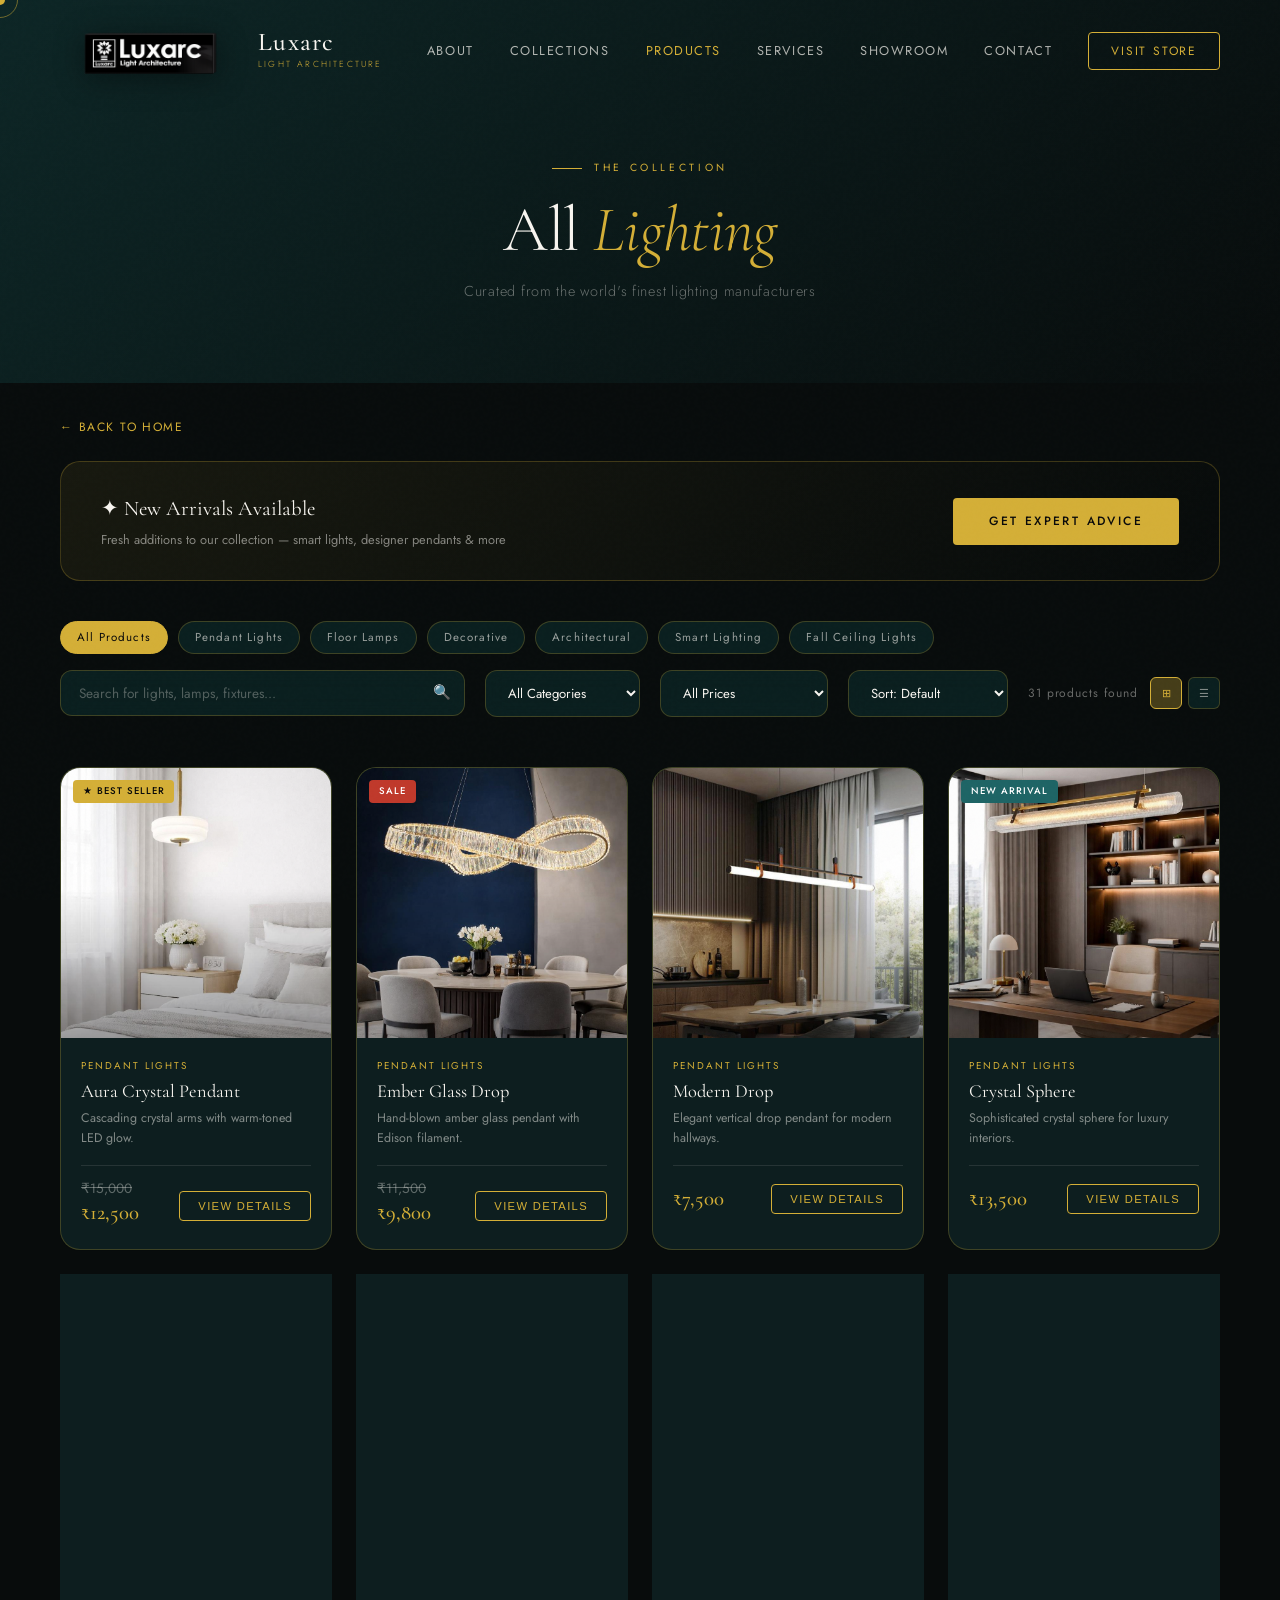
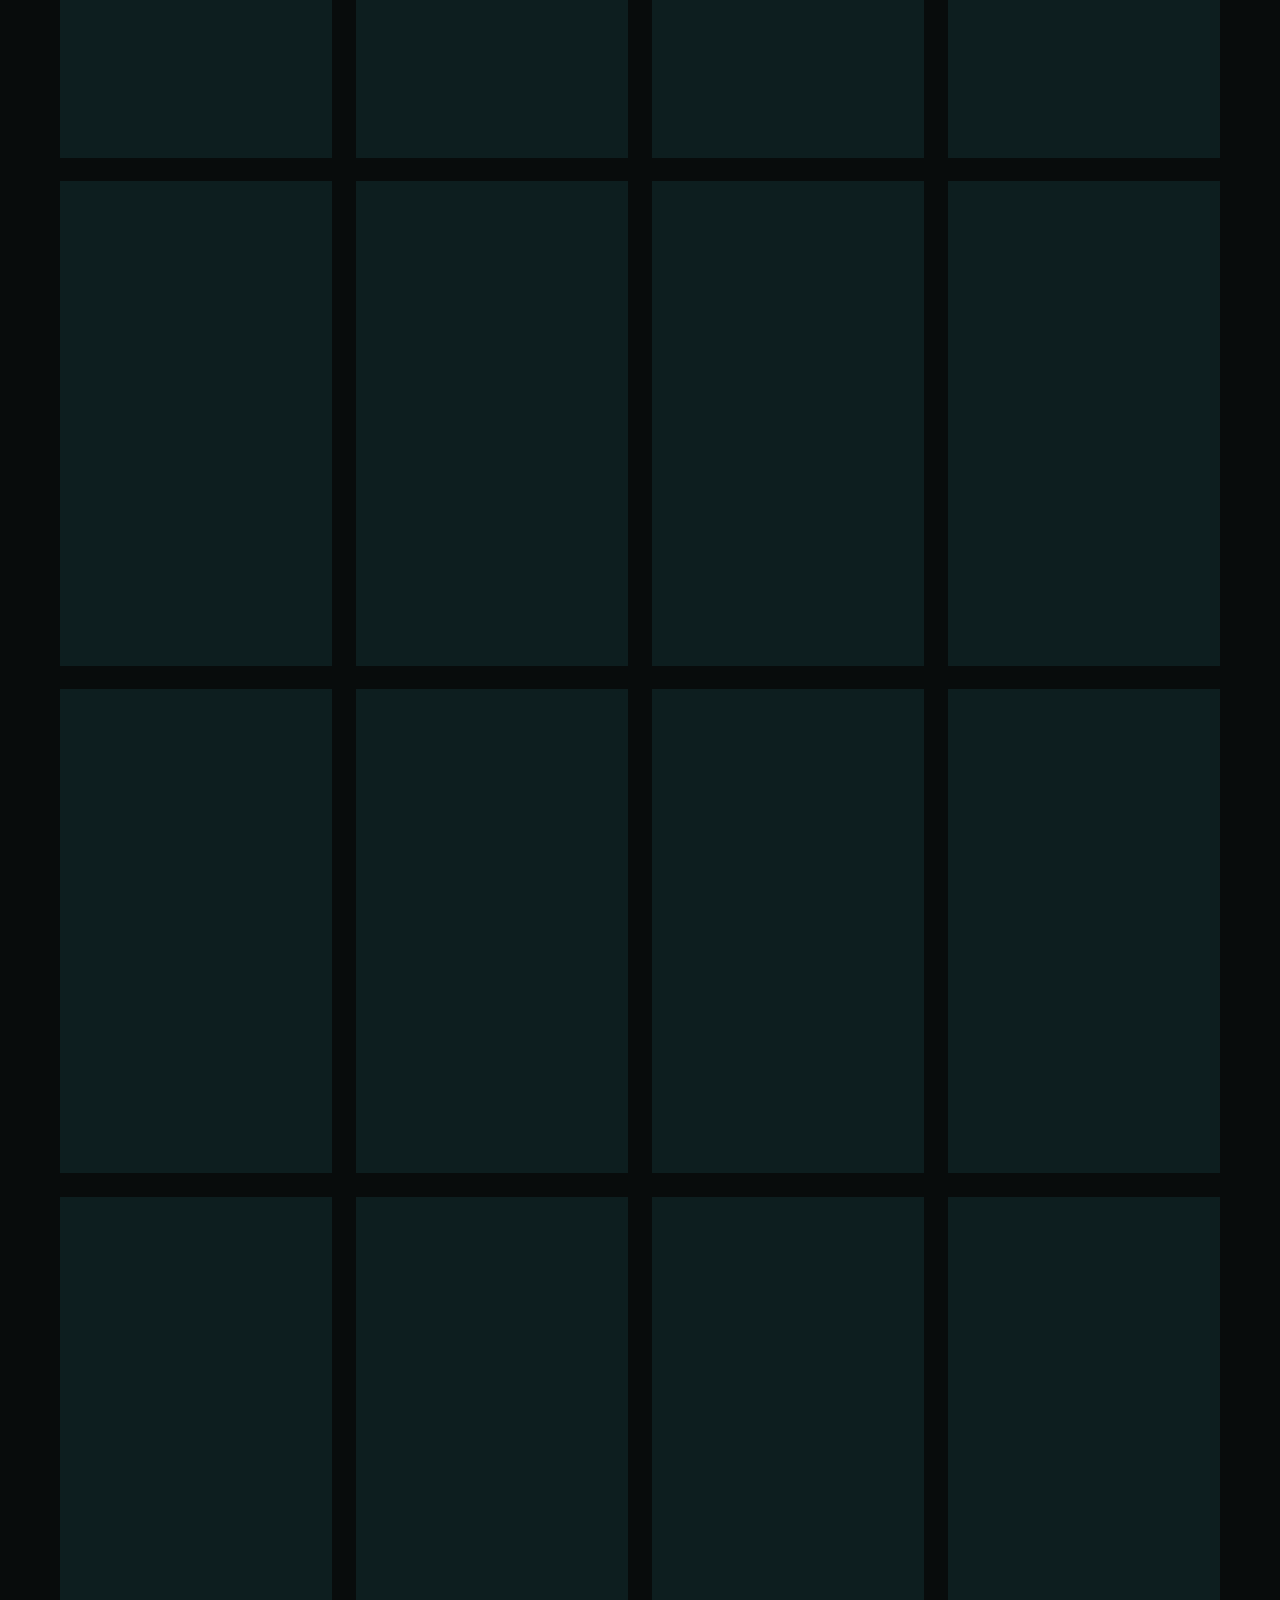
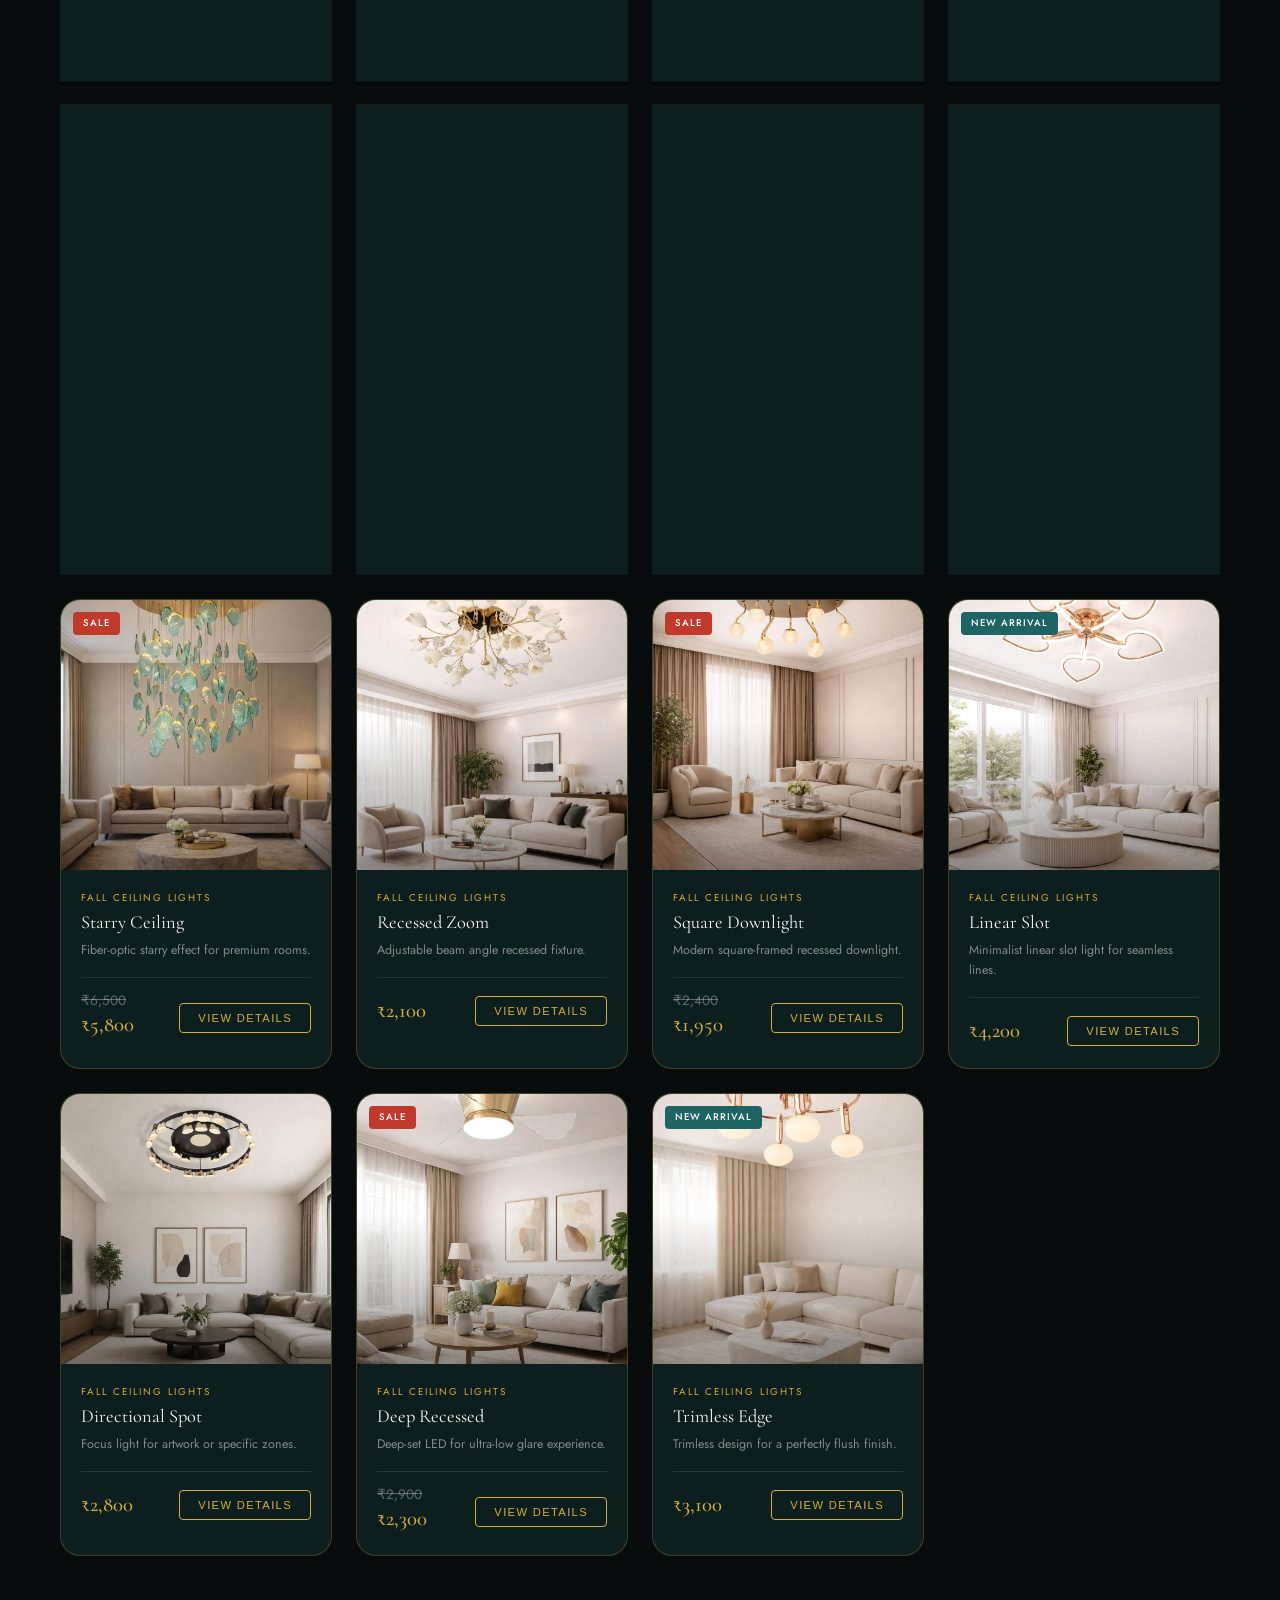
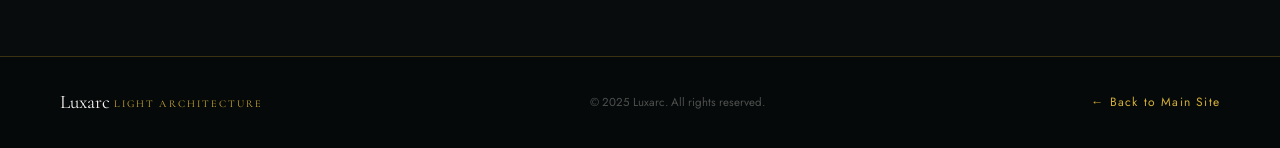
==== commit 9be5c143: "changed" ====
--- a/products.html
+++ b/products.html
@@ -131,8 +131,8 @@
 <!-- ─── NAVBAR ─── -->
 <nav id="navbar">
   <a href="index.html" class="nav-logo">
-    <div class="logo-icon"></div>
-    <div>
+    <img src="Luxarc Logo.png" alt="Luxarc Logo" class="nav-logo-img">
+    <div class="logo-text-wrap">
       <span class="logo-text">Luxarc</span>
       <span class="logo-tagline">Light Architecture</span>
     </div>
@@ -193,6 +193,7 @@
     <span class="pill" data-cat="decorative" onclick="setPillFilter('decorative', this)">Decorative</span>
     <span class="pill" data-cat="architectural" onclick="setPillFilter('architectural', this)">Architectural</span>
     <span class="pill" data-cat="smart" onclick="setPillFilter('smart', this)">Smart Lighting</span>
+    <span class="pill" data-cat="fall-ceiling" onclick="setPillFilter('fall-ceiling', this)">Fall Ceiling Lights</span>
   </div>
 
   <!-- Controls Bar -->
@@ -208,6 +209,7 @@
       <option value="decorative">Decorative</option>
       <option value="architectural">Architectural</option>
       <option value="smart">Smart Lighting</option>
+      <option value="fall-ceiling">Fall Ceiling Lights</option>
     </select>
     <select class="filter-select" id="priceFilter">
       <option value="all">All Prices</option>
--- a/style.css
+++ b/style.css
@@ -85,36 +85,52 @@
 /* ─── NAVBAR ─── */
 #navbar {
   position: fixed; top: 0; left: 0; width: 100%; z-index: 1000;
-  padding: 20px 60px;
+  padding: 0 60px;
+  height: 100px; /* Fixed height to not be affected by logo size */
   display: flex; align-items: center; justify-content: space-between;
   transition: var(--transition);
+  background: transparent;
 }
 #navbar.scrolled {
-  background: rgba(8, 12, 12, 0.92);
+  background: rgba(8, 12, 12, 0.95);
   backdrop-filter: blur(20px);
-  padding: 14px 60px;
+  height: 80px; /* Slightly smaller on scroll */
   border-bottom: 1px solid var(--border-gold);
   box-shadow: 0 4px 30px rgba(0,0,0,0.3);
 }
 .nav-logo {
-  display: flex; align-items: center; gap: 12px;
-}
-.nav-logo .logo-icon {
-  width: 36px; height: 36px;
-  background: var(--gold);
-  clip-path: polygon(50% 0%, 100% 25%, 100% 75%, 50% 100%, 0% 75%, 0% 25%);
+  display: flex; align-items: center; gap: 18px;
   position: relative;
+  text-decoration: none;
+}
+.nav-logo-img {
+  height: 120px; /* Big enough */
+  width: auto;
+  object-fit: contain;
+  transition: all 0.4s cubic-bezier(0.4, 0, 0.2, 1);
+  filter: drop-shadow(0 5px 15px rgba(0,0,0,0.4));
+  margin-bottom: -15px; /* Allow it to hang below navbar slightly */
+  z-index: 10;
+}
+#navbar.scrolled .nav-logo-img {
+  height: 90px; /* Smaller on scroll but still prominent */
+  margin-bottom: -5px;
+}
+.nav-logo .logo-text-wrap {
+  display: flex;
+  flex-direction: column;
 }
 .nav-logo .logo-text {
   font-family: var(--font-display);
-  font-size: 1.5rem; font-weight: 500;
+  font-size: 1.6rem; font-weight: 500;
   letter-spacing: 0.05em;
   color: var(--white-glow);
+  line-height: 1;
 }
 .nav-logo .logo-tagline {
   font-size: 0.55rem; letter-spacing: 0.25em;
   text-transform: uppercase; color: var(--gold);
-  font-weight: 300; display: block; margin-top: -4px;
+  font-weight: 300; display: block; margin-top: 2px;
 }
 .nav-links {
   display: flex; gap: 36px; align-items: center;
@@ -466,7 +482,7 @@
 }
 .categories-grid {
   display: grid;
-  grid-template-columns: repeat(5, 1fr);
+  grid-template-columns: repeat(6, 1fr);
   gap: 20px;
 }
 .cat-card {
@@ -486,6 +502,9 @@
   position: absolute; inset: 0; z-index: 0;
   display: flex; align-items: center; justify-content: center;
   transition: transform 0.6s cubic-bezier(0.4, 0, 0.2, 1);
+}
+.cat-bg img {
+  width: 100%; height: 100%; object-fit: cover;
 }
 .cat-card:hover .cat-bg { transform: scale(1.08); }
 .cat-card:hover {
@@ -993,8 +1012,12 @@
 .modal-img-side {
   background: linear-gradient(135deg, var(--teal-deep), #0a1a1b);
   display: flex; align-items: center; justify-content: center;
-  font-size: 4rem; min-height: 360px;
+  min-height: 360px;
   border-radius: var(--radius-lg) 0 0 var(--radius-lg);
+  overflow: hidden;
+}
+.modal-img-side img {
+  width: 100%; height: 100%; object-fit: cover;
 }
 .modal-info { padding: 40px; }
 .modal-close {
@@ -1117,7 +1140,9 @@
 }
 @media (max-width: 1024px) {
   .section-pad { padding: 80px 40px; }
-  #navbar, #navbar.scrolled { padding: 16px 40px; }
+  #navbar, #navbar.scrolled { padding: 0 40px; height: 80px; }
+  .nav-logo-img { height: 90px; }
+  #navbar.scrolled .nav-logo-img { height: 75px; }
   #hero { min-height: 620px; }
   .hero-content { max-width: 720px; }
   .about-grid { gap: 50px; }
@@ -1132,8 +1157,9 @@
 @media (max-width: 768px) {
   .section-pad { padding: 60px 24px; }
   .section-pad-sm { padding: 50px 24px; }
-  #navbar { padding: 14px 24px; }
-  #navbar.scrolled { padding: 12px 24px; }
+  #navbar, #navbar.scrolled { padding: 0 24px; height: 70px; }
+  .nav-logo-img { height: 80px; margin-bottom: -10px; }
+  #navbar.scrolled .nav-logo-img { height: 70px; }
   .nav-links { display: none; }
   .hamburger { display: flex; }
   #hero {
@@ -1189,7 +1215,9 @@
 }
 @media (max-width: 480px) {
   #navbar,
-  #navbar.scrolled { padding-left: 16px; padding-right: 16px; }
+  #navbar.scrolled { padding-left: 16px; padding-right: 16px; height: 60px; }
+  .nav-logo-img { height: 70px; }
+  #navbar.scrolled .nav-logo-img { height: 60px; }
   .section-pad,
   .section-pad-sm,
   .products-hero,
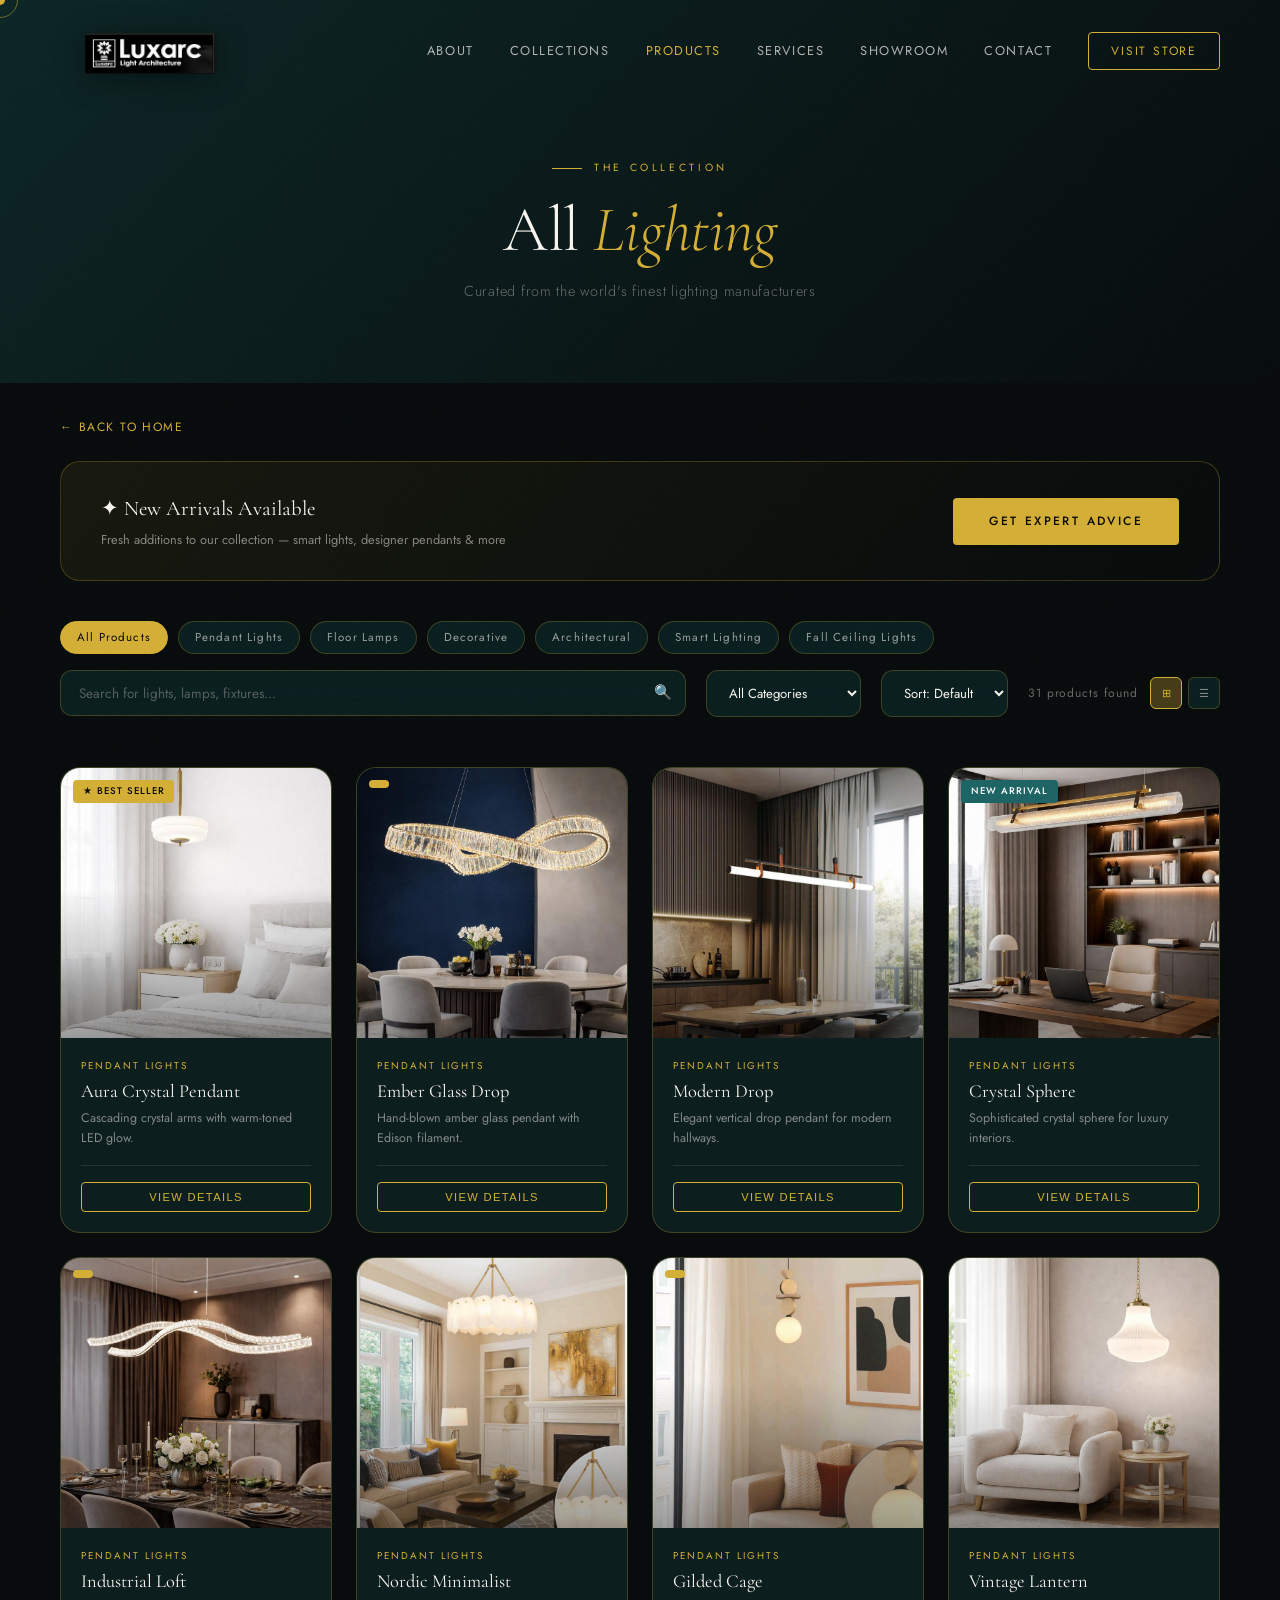
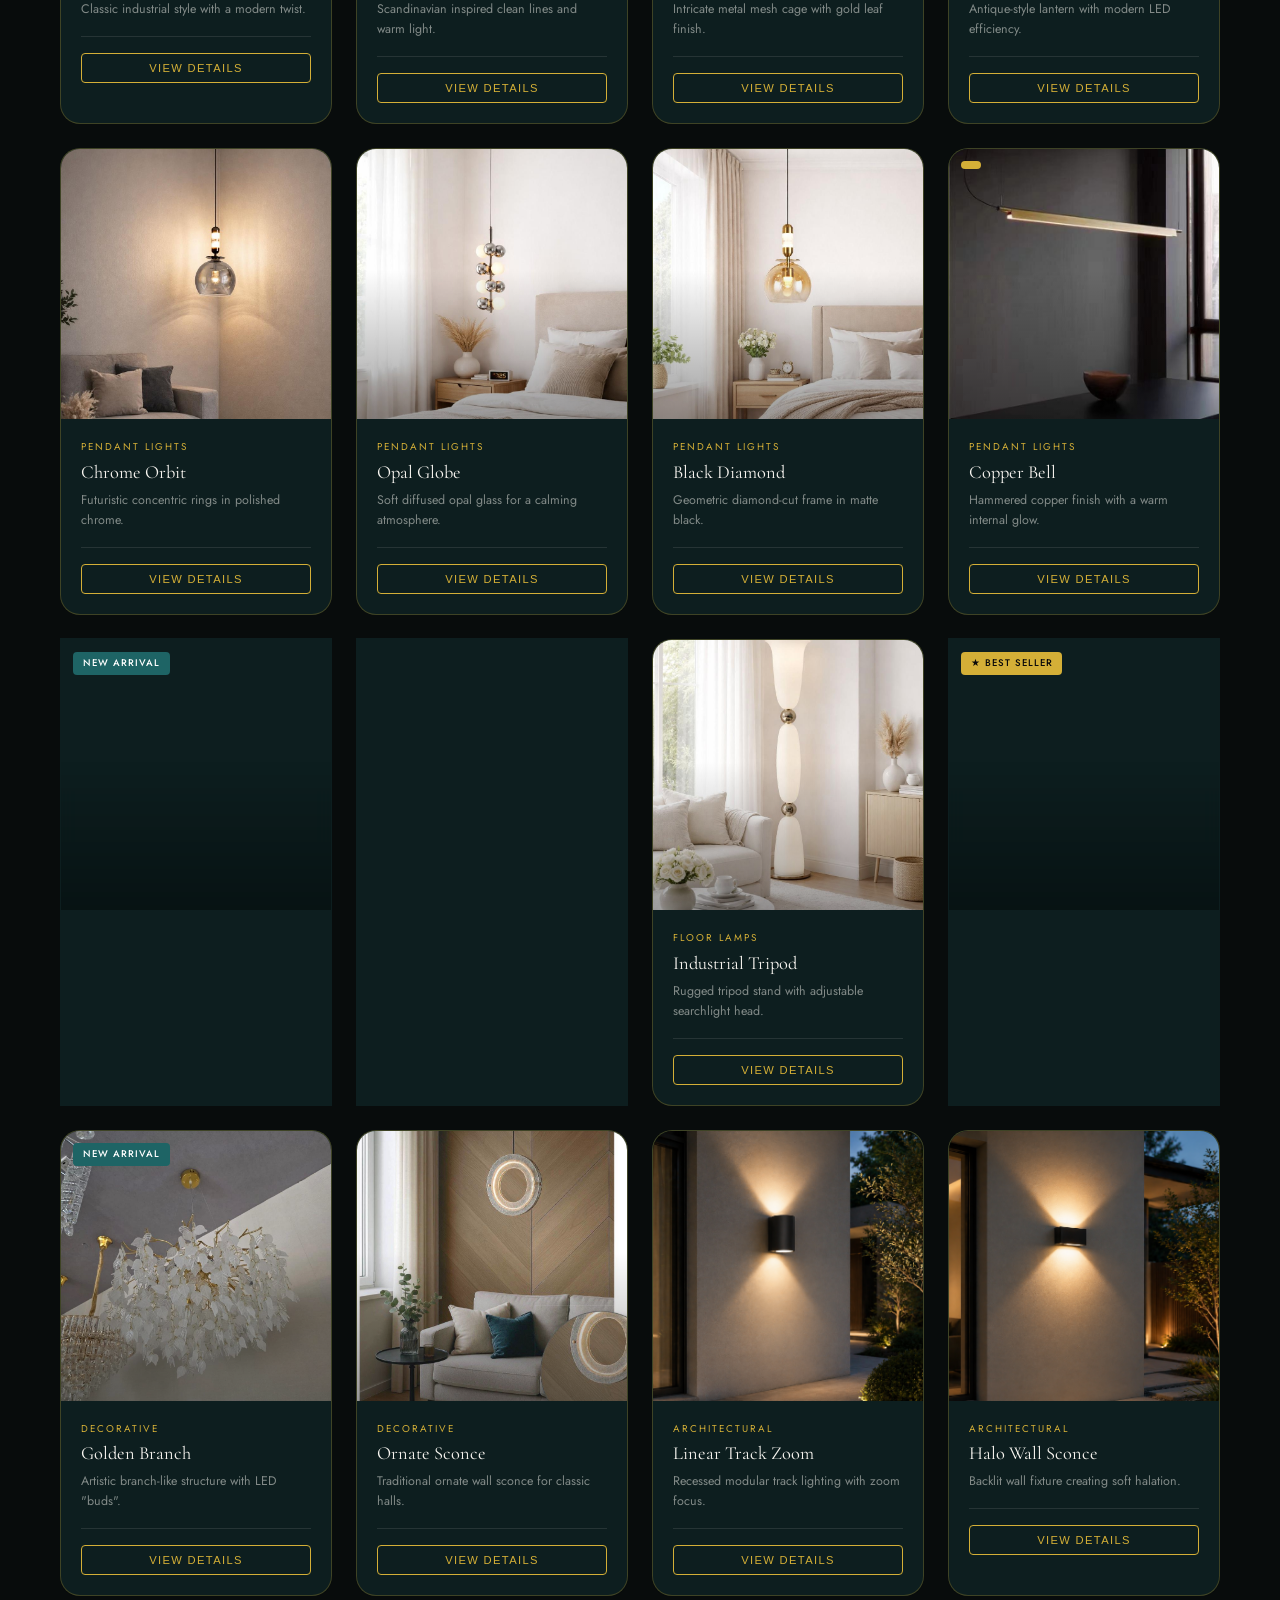
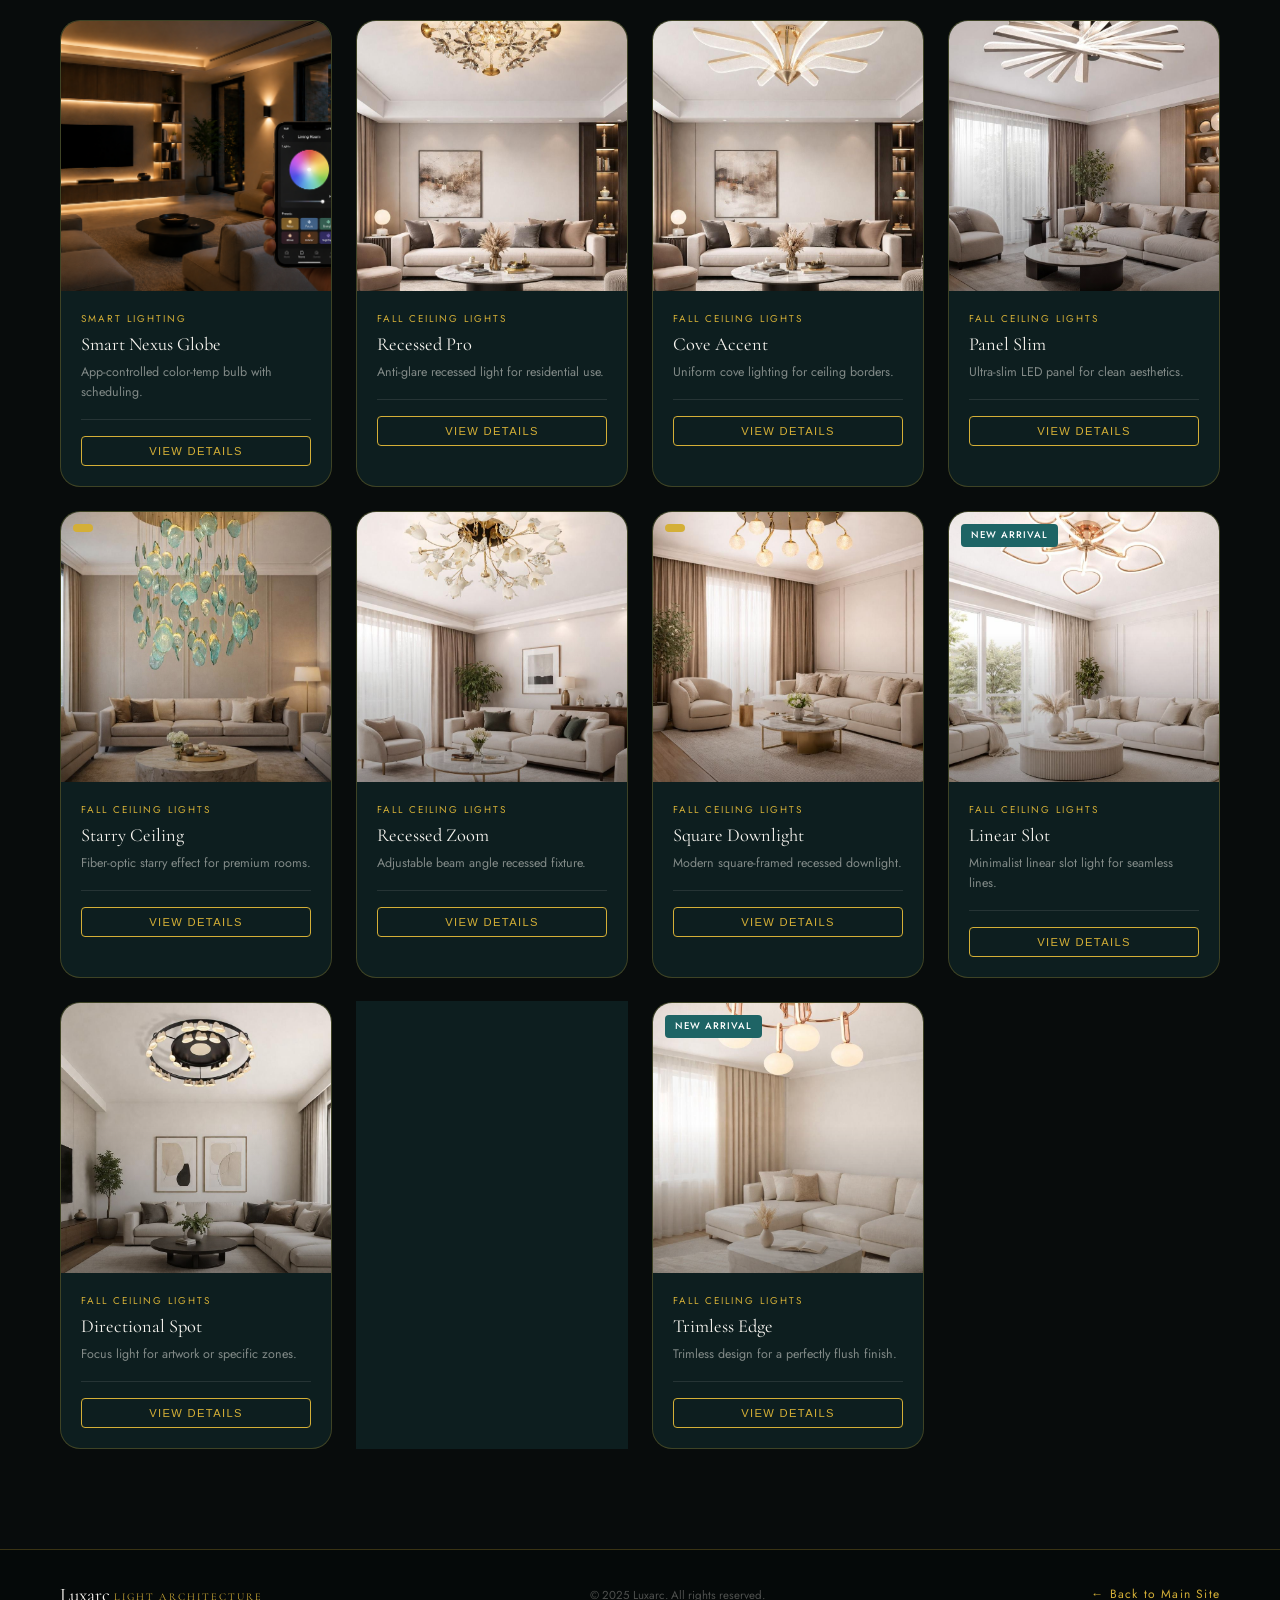
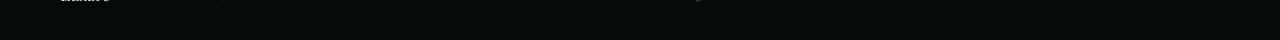
==== commit e493ee6b: "changed" ====
--- a/products.html
+++ b/products.html
@@ -1,336 +1,423 @@
 <!DOCTYPE html>
 <html lang="en">
+
 <head>
   <meta charset="UTF-8" />
   <meta name="viewport" content="width=device-width, initial-scale=1.0" />
   <title>Shop All Lighting – Luxarc | Premium Lighting Collection</title>
-  <meta name="description" content="Browse Luxarc's full collection of premium pendant lights, floor lamps, decorative fixtures, architectural lighting and smart lighting solutions." />
+  <meta name="description"
+    content="Browse Luxarc's full collection of premium pendant lights, floor lamps, decorative fixtures, architectural lighting and smart lighting solutions." />
   <link rel="stylesheet" href="style.css" />
-  <link rel="icon" href="data:image/svg+xml,<svg xmlns='http://www.w3.org/2000/svg' viewBox='0 0 100 100'><polygon points='50,5 95,27.5 95,72.5 50,95 5,72.5 5,27.5' fill='%23D4AF37'/></svg>" />
+  <link rel="icon"
+    href="data:image/svg+xml,<svg xmlns='http://www.w3.org/2000/svg' viewBox='0 0 100 100'><polygon points='50,5 95,27.5 95,72.5 50,95 5,72.5 5,27.5' fill='%23D4AF37'/></svg>" />
   <style>
     /* Products Page Extras */
     .back-link {
-      display: inline-flex; align-items: center; gap: 8px;
-      font-size: 0.75rem; letter-spacing: 0.12em; text-transform: uppercase;
-      color: var(--gold); margin-bottom: 24px;
+      display: inline-flex;
+      align-items: center;
+      gap: 8px;
+      font-size: 0.75rem;
+      letter-spacing: 0.12em;
+      text-transform: uppercase;
+      color: var(--gold);
+      margin-bottom: 24px;
       transition: var(--transition);
     }
-    .back-link:hover { gap: 14px; }
-    .products-main { padding: 30px 60px 100px; }
+
+    .back-link:hover {
+      gap: 14px;
+    }
+
+    .products-main {
+      padding: 30px 60px 100px;
+    }
+
     @media (max-width: 768px) {
-      .products-main { padding: 20px 24px 80px; }
-      .products-controls { flex-direction: column; }
+      .products-main {
+        padding: 20px 24px 80px;
+      }
+
+      .products-controls {
+        flex-direction: column;
+      }
+
       .products-banner {
         padding: 24px;
         align-items: flex-start;
       }
+
       .sort-bar {
         width: 100%;
         justify-content: space-between;
         flex-wrap: wrap;
       }
     }
+
     @media (max-width: 480px) {
-      .products-main { padding: 20px 16px 64px; }
-      .products-banner { padding: 20px 16px; }
-      #allProductsGrid.list-view .product-card { grid-template-columns: 1fr; }
-      #allProductsGrid.list-view .product-img-wrap { border-radius: var(--radius-lg) var(--radius-lg) 0 0; }
-      .products-footer { padding: 24px 16px; }
+      .products-main {
+        padding: 20px 16px 64px;
+      }
+
+      .products-banner {
+        padding: 20px 16px;
+      }
+
+      #allProductsGrid.list-view .product-card {
+        grid-template-columns: 1fr;
+      }
+
+      #allProductsGrid.list-view .product-img-wrap {
+        border-radius: var(--radius-lg) var(--radius-lg) 0 0;
+      }
+
+      .products-footer {
+        padding: 24px 16px;
+      }
+
       .products-footer-inner {
         flex-direction: column;
         align-items: flex-start;
       }
     }
+
     .no-results {
       grid-column: 1 / -1;
       text-align: center;
       padding: 80px 20px;
-      color: rgba(248,245,240,0.3);
-    }
-    .no-results .icon { font-size: 3rem; margin-bottom: 16px; display: block; }
-    .no-results p { font-size: 0.9rem; font-weight: 300; }
+      color: rgba(248, 245, 240, 0.3);
+    }
+
+    .no-results .icon {
+      font-size: 3rem;
+      margin-bottom: 16px;
+      display: block;
+    }
+
+    .no-results p {
+      font-size: 0.9rem;
+      font-weight: 300;
+    }
+
     .filter-pills {
-      display: flex; gap: 10px; flex-wrap: wrap;
+      display: flex;
+      gap: 10px;
+      flex-wrap: wrap;
       margin-bottom: 16px;
     }
+
     .pill {
       padding: 6px 16px;
       background: var(--glass-bg);
       border: 1px solid var(--border-gold);
       border-radius: 30px;
-      font-size: 0.72rem; letter-spacing: 0.1em;
-      color: rgba(248,245,240,0.6);
-      cursor: pointer; transition: var(--transition);
-    }
-    .pill:hover, .pill.active {
-      background: var(--gold); color: var(--matte-black);
+      font-size: 0.72rem;
+      letter-spacing: 0.1em;
+      color: rgba(248, 245, 240, 0.6);
+      cursor: pointer;
+      transition: var(--transition);
+    }
+
+    .pill:hover,
+    .pill.active {
+      background: var(--gold);
+      color: var(--matte-black);
       border-color: var(--gold);
     }
+
     .products-banner {
-      background: linear-gradient(135deg, rgba(212,175,55,0.08), transparent);
+      background: linear-gradient(135deg, rgba(212, 175, 55, 0.08), transparent);
       border: 1px solid var(--border-gold);
       border-radius: var(--radius-lg);
       padding: 30px 40px;
       margin-bottom: 40px;
-      display: flex; align-items: center; justify-content: space-between; flex-wrap: wrap; gap: 20px;
-    }
+      display: flex;
+      align-items: center;
+      justify-content: space-between;
+      flex-wrap: wrap;
+      gap: 20px;
+    }
+
     .banner-text h3 {
       font-family: var(--font-display);
-      font-size: 1.3rem; font-weight: 400;
+      font-size: 1.3rem;
+      font-weight: 400;
       margin-bottom: 4px;
     }
+
     .banner-text p {
-      font-size: 0.8rem; color: rgba(248,245,240,0.5);
-    }
+      font-size: 0.8rem;
+      color: rgba(248, 245, 240, 0.5);
+    }
+
     /* Sort select */
     .sort-bar {
-      display: flex; align-items: center; gap: 12px;
-      font-size: 0.75rem; color: rgba(248,245,240,0.4);
-    }
+      display: flex;
+      align-items: center;
+      gap: 12px;
+      font-size: 0.75rem;
+      color: rgba(248, 245, 240, 0.4);
+    }
+
     .products-footer {
       padding: 30px 60px;
     }
+
     /* Products grid layout toggle */
-    .layout-toggle { display: flex; gap: 6px; }
+    .layout-toggle {
+      display: flex;
+      gap: 6px;
+    }
+
     .layout-btn {
-      width: 32px; height: 32px;
+      width: 32px;
+      height: 32px;
       background: var(--glass-bg);
       border: 1px solid var(--border-gold);
-      border-radius: 6px; cursor: pointer;
-      display: flex; align-items: center; justify-content: center;
-      font-size: 0.7rem; color: rgba(248,245,240,0.5);
+      border-radius: 6px;
+      cursor: pointer;
+      display: flex;
+      align-items: center;
+      justify-content: center;
+      font-size: 0.7rem;
+      color: rgba(248, 245, 240, 0.5);
       transition: var(--transition);
     }
-    .layout-btn.active, .layout-btn:hover {
-      background: var(--gold-dim); border-color: var(--gold); color: var(--gold);
-    }
+
+    .layout-btn.active,
+    .layout-btn:hover {
+      background: var(--gold-dim);
+      border-color: var(--gold);
+      color: var(--gold);
+    }
+
     #allProductsGrid.list-view {
       grid-template-columns: 1fr;
     }
+
     #allProductsGrid.list-view .product-card {
-      display: grid; grid-template-columns: 180px 1fr;
-    }
+      display: grid;
+      grid-template-columns: 180px 1fr;
+    }
+
     #allProductsGrid.list-view .product-img-wrap {
-      aspect-ratio: 1; border-radius: var(--radius-lg) 0 0 var(--radius-lg);
+      aspect-ratio: 1;
+      border-radius: var(--radius-lg) 0 0 var(--radius-lg);
     }
   </style>
 </head>
+
 <body>
 
-<!-- PAGE LOADER -->
-<div class="page-loader" id="pageLoader">
-  <div class="loader-logo">Lux<span>arc</span></div>
-  <div class="loader-bar"></div>
-  <div class="loader-text">Loading Collection</div>
-</div>
-
-<!-- CUSTOM CURSOR -->
-<div class="cursor" id="cursor"></div>
-<div class="cursor-ring" id="cursorRing"></div>
-
-<!-- ─── NAVBAR ─── -->
-<nav id="navbar">
-  <a href="index.html" class="nav-logo">
-    <img src="Luxarc Logo.png" alt="Luxarc Logo" class="nav-logo-img">
-    <div class="logo-text-wrap">
+  <!-- PAGE LOADER -->
+  <div class="page-loader" id="pageLoader">
+    <div class="loader-logo">Lux<span>arc</span></div>
+    <div class="loader-bar"></div>
+    <div class="loader-text">Loading Collection</div>
+  </div>
+
+  <!-- CUSTOM CURSOR -->
+  <div class="cursor" id="cursor"></div>
+  <div class="cursor-ring" id="cursorRing"></div>
+
+  <!-- ─── NAVBAR ─── -->
+  <nav id="navbar">
+    <a href="index.html" class="nav-logo">
+      <img src="Luxarc Logo.png" alt="Luxarc Logo" class="nav-logo-img">
+      <!-- <div class="logo-text-wrap">
       <span class="logo-text">Luxarc</span>
       <span class="logo-tagline">Light Architecture</span>
-    </div>
-  </a>
-  <ul class="nav-links">
-    <li><a href="index.html#about">About</a></li>
-    <li><a href="index.html#categories">Collections</a></li>
-    <li><a href="products.html" style="color:var(--gold)">Products</a></li>
-    <li><a href="index.html#services">Services</a></li>
-    <li><a href="index.html#showroom">Showroom</a></li>
-    <li><a href="index.html#contact">Contact</a></li>
-    <li><a href="index.html#contact" class="nav-cta">Visit Store</a></li>
-  </ul>
-  <button class="hamburger" id="hamburger" aria-label="Menu">
-    <span></span><span></span><span></span>
-  </button>
-</nav>
-
-<!-- MOBILE NAV -->
-<nav class="mobile-nav" id="mobileNav">
-  <a href="index.html">Home</a>
-  <a href="index.html#about">About</a>
-  <a href="index.html#categories">Collections</a>
-  <a href="products.html">Products</a>
-  <a href="index.html#services">Services</a>
-  <a href="index.html#contact">Contact</a>
-</nav>
-
-<!-- ─── PRODUCTS HERO ─── -->
-<div class="products-hero">
-  <p class="section-label" style="justify-content:center; margin-bottom:16px;">The Collection</p>
-  <h1 class="section-title" style="text-align:center; font-size: clamp(2.5rem, 5vw, 4rem);">All <em>Lighting</em></h1>
-  <p style="color:rgba(248,245,240,0.4); text-align:center; margin-top:14px; font-size:0.9rem; font-weight:300; letter-spacing:0.05em;">
-    Curated from the world's finest lighting manufacturers
-  </p>
-</div>
-
-<!-- ─── PRODUCTS MAIN ─── -->
-<div class="products-main container" style="max-width:1300px; margin:0 auto;">
-
-  <!-- Back -->
-  <a href="index.html" class="back-link">← Back to Home</a>
-
-  <!-- Banner -->
-  <div class="products-banner">
-    <div class="banner-text">
-      <h3>✦ New Arrivals Available</h3>
-      <p>Fresh additions to our collection — smart lights, designer pendants & more</p>
-    </div>
-    <a href="index.html#contact" class="btn-primary" style="white-space:nowrap;">Get Expert Advice</a>
+    </div> -->
+    </a>
+    <ul class="nav-links">
+      <li><a href="index.html#about">About</a></li>
+      <li><a href="index.html#categories">Collections</a></li>
+      <li><a href="products.html" style="color:var(--gold)">Products</a></li>
+      <li><a href="index.html#services">Services</a></li>
+      <li><a href="index.html#showroom">Showroom</a></li>
+      <li><a href="index.html#contact">Contact</a></li>
+      <li><a href="index.html#contact" class="nav-cta">Visit Store</a></li>
+    </ul>
+    <button class="hamburger" id="hamburger" aria-label="Menu">
+      <span></span><span></span><span></span>
+    </button>
+  </nav>
+
+  <!-- MOBILE NAV -->
+  <nav class="mobile-nav" id="mobileNav">
+    <a href="index.html">Home</a>
+    <a href="index.html#about">About</a>
+    <a href="index.html#categories">Collections</a>
+    <a href="products.html">Products</a>
+    <a href="index.html#services">Services</a>
+    <a href="index.html#contact">Contact</a>
+  </nav>
+
+  <!-- ─── PRODUCTS HERO ─── -->
+  <div class="products-hero">
+    <p class="section-label" style="justify-content:center; margin-bottom:16px;">The Collection</p>
+    <h1 class="section-title" style="text-align:center; font-size: clamp(2.5rem, 5vw, 4rem);">All <em>Lighting</em></h1>
+    <p
+      style="color:rgba(248,245,240,0.4); text-align:center; margin-top:14px; font-size:0.9rem; font-weight:300; letter-spacing:0.05em;">
+      Curated from the world's finest lighting manufacturers
+    </p>
   </div>
 
-  <!-- Category Pills -->
-  <div class="filter-pills" id="filterPills">
-    <span class="pill active" data-cat="all" onclick="setPillFilter('all', this)">All Products</span>
-    <span class="pill" data-cat="pendant" onclick="setPillFilter('pendant', this)">Pendant Lights</span>
-    <span class="pill" data-cat="floor" onclick="setPillFilter('floor', this)">Floor Lamps</span>
-    <span class="pill" data-cat="decorative" onclick="setPillFilter('decorative', this)">Decorative</span>
-    <span class="pill" data-cat="architectural" onclick="setPillFilter('architectural', this)">Architectural</span>
-    <span class="pill" data-cat="smart" onclick="setPillFilter('smart', this)">Smart Lighting</span>
-    <span class="pill" data-cat="fall-ceiling" onclick="setPillFilter('fall-ceiling', this)">Fall Ceiling Lights</span>
+  <!-- ─── PRODUCTS MAIN ─── -->
+  <div class="products-main container" style="max-width:1300px; margin:0 auto;">
+
+    <!-- Back -->
+    <a href="index.html" class="back-link">← Back to Home</a>
+
+    <!-- Banner -->
+    <div class="products-banner">
+      <div class="banner-text">
+        <h3>✦ New Arrivals Available</h3>
+        <p>Fresh additions to our collection — smart lights, designer pendants & more</p>
+      </div>
+      <a href="index.html#contact" class="btn-primary" style="white-space:nowrap;">Get Expert Advice</a>
+    </div>
+
+    <!-- Category Pills -->
+    <div class="filter-pills" id="filterPills">
+      <span class="pill active" data-cat="all" onclick="setPillFilter('all', this)">All Products</span>
+      <span class="pill" data-cat="pendant" onclick="setPillFilter('pendant', this)">Pendant Lights</span>
+      <span class="pill" data-cat="floor" onclick="setPillFilter('floor', this)">Floor Lamps</span>
+      <span class="pill" data-cat="decorative" onclick="setPillFilter('decorative', this)">Decorative</span>
+      <span class="pill" data-cat="architectural" onclick="setPillFilter('architectural', this)">Architectural</span>
+      <span class="pill" data-cat="smart" onclick="setPillFilter('smart', this)">Smart Lighting</span>
+      <span class="pill" data-cat="fall-ceiling" onclick="setPillFilter('fall-ceiling', this)">Fall Ceiling
+        Lights</span>
+    </div>
+
+    <!-- Controls Bar -->
+    <div class="products-controls">
+      <div class="search-bar">
+        <input type="text" id="searchInput" placeholder="Search for lights, lamps, fixtures..." autocomplete="off" />
+        <span class="search-icon">🔍</span>
+      </div>
+      <select class="filter-select" id="catFilter">
+        <option value="all">All Categories</option>
+        <option value="pendant">Pendant Lights</option>
+        <option value="floor">Floor Lamps</option>
+        <option value="decorative">Decorative</option>
+        <option value="architectural">Architectural</option>
+        <option value="smart">Smart Lighting</option>
+        <option value="fall-ceiling">Fall Ceiling Lights</option>
+      </select>
+
+      <select class="filter-select" id="sortFilter" onchange="sortProducts()">
+        <option value="default">Sort: Default</option>
+
+        <option value="name">Name A–Z</option>
+      </select>
+      <div class="sort-bar">
+        <span id="productCount" class="products-count">8 products found</span>
+        <div class="layout-toggle">
+          <button class="layout-btn active" id="gridBtn" onclick="setLayout('grid')" aria-label="Grid view">⊞</button>
+          <button class="layout-btn" id="listBtn" onclick="setLayout('list')" aria-label="List view">☰</button>
+        </div>
+      </div>
+    </div>
+
+    <!-- Products Grid -->
+    <div class="all-products-grid" id="allProductsGrid">
+      <!-- Populated by JS -->
+    </div>
+
   </div>
 
-  <!-- Controls Bar -->
-  <div class="products-controls">
-    <div class="search-bar">
-      <input type="text" id="searchInput" placeholder="Search for lights, lamps, fixtures..." autocomplete="off" />
-      <span class="search-icon">🔍</span>
-    </div>
-    <select class="filter-select" id="catFilter">
-      <option value="all">All Categories</option>
-      <option value="pendant">Pendant Lights</option>
-      <option value="floor">Floor Lamps</option>
-      <option value="decorative">Decorative</option>
-      <option value="architectural">Architectural</option>
-      <option value="smart">Smart Lighting</option>
-      <option value="fall-ceiling">Fall Ceiling Lights</option>
-    </select>
-    <select class="filter-select" id="priceFilter">
-      <option value="all">All Prices</option>
-      <option value="under5">Under ₹5,000</option>
-      <option value="5to15">₹5,000 – ₹15,000</option>
-      <option value="above15">Above ₹15,000</option>
-    </select>
-    <select class="filter-select" id="sortFilter" onchange="sortProducts()">
-      <option value="default">Sort: Default</option>
-      <option value="price-asc">Price: Low to High</option>
-      <option value="price-desc">Price: High to Low</option>
-      <option value="name">Name A–Z</option>
-    </select>
-    <div class="sort-bar">
-      <span id="productCount" class="products-count">8 products found</span>
-      <div class="layout-toggle">
-        <button class="layout-btn active" id="gridBtn" onclick="setLayout('grid')" aria-label="Grid view">⊞</button>
-        <button class="layout-btn" id="listBtn" onclick="setLayout('list')" aria-label="List view">☰</button>
+  <!-- ─── FOOTER MINI ─── -->
+  <footer class="products-footer">
+    <div class="products-footer-inner"
+      style="max-width:1300px; margin:0 auto; display:flex; align-items:center; justify-content:space-between; flex-wrap:wrap; gap:16px;">
+      <div style="font-family:var(--font-display); font-size:1.2rem; color:var(--white-glow);">Luxarc <span
+          style="color:var(--gold); font-size:0.65rem; letter-spacing:0.2em; vertical-align:middle;">LIGHT
+          ARCHITECTURE</span></div>
+      <p style="font-size:0.72rem; color:rgba(248,245,240,0.3);">© 2025 Luxarc. All rights reserved.</p>
+      <a href="index.html" style="font-size:0.75rem; color:var(--gold); letter-spacing:0.1em;">← Back to Main Site</a>
+    </div>
+  </footer>
+
+  <!-- ─── PRODUCT MODAL ─── -->
+  <div class="modal-overlay" id="productModal" role="dialog" aria-modal="true">
+    <div class="modal-box" style="position:relative;">
+      <div class="modal-img-side"></div>
+      <div class="modal-info">
+        <button class="modal-close" onclick="closeModal()" aria-label="Close">✕</button>
+        <p class="modal-product-cat product-cat" style="margin-bottom:8px;">Category</p>
+        <h2 class="modal-product-name"
+          style="font-family:var(--font-display); font-size:1.8rem; font-weight:400; margin-bottom:8px;">Product Name
+        </h2>
+
+        <p class="modal-product-desc"
+          style="font-size:0.88rem; color:rgba(248,245,240,0.6); line-height:1.8; margin-bottom:30px;">Description</p>
+          <button class="btn-primary" onclick="closeModal()" style="width: 100%;">Enquire Now</button>
+        <p style="font-size:0.7rem; color:rgba(248,245,240,0.3); margin-top:16px; letter-spacing:0.05em;">
+          Free delivery · Expert installation available
+        </p>
       </div>
     </div>
   </div>
 
-  <!-- Products Grid -->
-  <div class="all-products-grid" id="allProductsGrid">
-    <!-- Populated by JS -->
-  </div>
-
-</div>
-
-<!-- ─── FOOTER MINI ─── -->
-<footer class="products-footer">
-  <div class="products-footer-inner" style="max-width:1300px; margin:0 auto; display:flex; align-items:center; justify-content:space-between; flex-wrap:wrap; gap:16px;">
-    <div style="font-family:var(--font-display); font-size:1.2rem; color:var(--white-glow);">Luxarc <span style="color:var(--gold); font-size:0.65rem; letter-spacing:0.2em; vertical-align:middle;">LIGHT ARCHITECTURE</span></div>
-    <p style="font-size:0.72rem; color:rgba(248,245,240,0.3);">© 2025 Luxarc. All rights reserved.</p>
-    <a href="index.html" style="font-size:0.75rem; color:var(--gold); letter-spacing:0.1em;">← Back to Main Site</a>
-  </div>
-</footer>
-
-<!-- ─── PRODUCT MODAL ─── -->
-<div class="modal-overlay" id="productModal" role="dialog" aria-modal="true">
-  <div class="modal-box" style="position:relative;">
-    <div class="modal-img-side"></div>
-    <div class="modal-info">
-      <button class="modal-close" onclick="closeModal()" aria-label="Close">✕</button>
-      <p class="modal-product-cat product-cat" style="margin-bottom:8px;">Category</p>
-      <h2 class="modal-product-name" style="font-family:var(--font-display); font-size:1.8rem; font-weight:400; margin-bottom:8px;">Product Name</h2>
-      <p class="modal-product-price product-price" style="font-size:1.6rem; margin-bottom:20px;">₹0</p>
-      <p class="modal-product-desc" style="font-size:0.88rem; color:rgba(248,245,240,0.6); line-height:1.8; margin-bottom:30px;">Description</p>
-      <div style="display:flex; gap:12px; flex-wrap:wrap;">
-        <button class="btn-primary" onclick="closeModal()">Add to Enquiry</button>
-        <a href="tel:+918885891022" class="btn-secondary" style="display:flex;align-items:center;gap:6px;">📞 Call for Price</a>
-      </div>
-      <p style="font-size:0.7rem; color:rgba(248,245,240,0.3); margin-top:16px; letter-spacing:0.05em;">
-        Free delivery · Expert installation available
-      </p>
-    </div>
-  </div>
-</div>
-
-<script src="script.js"></script>
-<script>
-  // Products Page: Pills filter
-  function setPillFilter(cat, el) {
-    document.querySelectorAll('.pill').forEach(p => p.classList.remove('active'));
-    el.classList.add('active');
-    const catFilter = document.getElementById('catFilter');
-    if (catFilter) catFilter.value = cat;
-    filterProducts();
-  }
-
-  // Sort products
-  function sortProducts() {
-    const val = document.getElementById('sortFilter')?.value;
-    const grid = document.getElementById('allProductsGrid');
-    if (!grid) return;
-
-    const cards = [...grid.querySelectorAll('.product-card')];
-    cards.sort((a, b) => {
-      const pa = parseInt(a.dataset.price || 0);
-      const pb = parseInt(b.dataset.price || 0);
-      const na = a.querySelector('.product-name')?.textContent || '';
-      const nb = b.querySelector('.product-name')?.textContent || '';
-      if (val === 'price-asc') return pa - pb;
-      if (val === 'price-desc') return pb - pa;
-      if (val === 'name') return na.localeCompare(nb);
-      return 0;
-    });
-    cards.forEach(c => grid.appendChild(c));
-  }
-
-  // Layout toggle
-  function setLayout(type) {
-    const grid = document.getElementById('allProductsGrid');
-    const gridBtn = document.getElementById('gridBtn');
-    const listBtn = document.getElementById('listBtn');
-    if (type === 'list') {
-      grid?.classList.add('list-view');
-      listBtn?.classList.add('active');
-      gridBtn?.classList.remove('active');
-    } else {
-      grid?.classList.remove('list-view');
-      gridBtn?.classList.add('active');
-      listBtn?.classList.remove('active');
-    }
-  }
-
-  // Handle URL params for category pre-filter
-  document.addEventListener('DOMContentLoaded', () => {
-    const params = new URLSearchParams(window.location.search);
-    const cat = params.get('cat');
-    if (cat && cat !== 'all') {
+  <script src="script.js"></script>
+  <script>
+    // Products Page: Pills filter
+    function setPillFilter(cat, el) {
+      document.querySelectorAll('.pill').forEach(p => p.classList.remove('active'));
+      el.classList.add('active');
       const catFilter = document.getElementById('catFilter');
       if (catFilter) catFilter.value = cat;
-      const pill = document.querySelector(`.pill[data-cat="${cat}"]`);
-      if (pill) {
-        document.querySelectorAll('.pill').forEach(p => p.classList.remove('active'));
-        pill.classList.add('active');
-      }
       filterProducts();
     }
-  });
-</script>
+
+    // Sort products
+    function sortProducts() {
+      const val = document.getElementById('sortFilter')?.value;
+      const grid = document.getElementById('allProductsGrid');
+      if (!grid) return;
+
+      const cards = [...grid.querySelectorAll('.product-card')];
+      cards.sort((a, b) => {
+        const na = a.querySelector('.product-name')?.textContent || '';
+        const nb = b.querySelector('.product-name')?.textContent || '';
+        if (val === 'name') return na.localeCompare(nb);
+        return 0;
+      });
+      cards.forEach(c => grid.appendChild(c));
+    }
+
+    // Layout toggle
+    function setLayout(type) {
+      const grid = document.getElementById('allProductsGrid');
+      const gridBtn = document.getElementById('gridBtn');
+      const listBtn = document.getElementById('listBtn');
+      if (type === 'list') {
+        grid?.classList.add('list-view');
+        listBtn?.classList.add('active');
+        gridBtn?.classList.remove('active');
+      } else {
+        grid?.classList.remove('list-view');
+        gridBtn?.classList.add('active');
+        listBtn?.classList.remove('active');
+      }
+    }
+
+    // Handle URL params for category pre-filter
+    document.addEventListener('DOMContentLoaded', () => {
+      const params = new URLSearchParams(window.location.search);
+      const cat = params.get('cat');
+      if (cat && cat !== 'all') {
+        const catFilter = document.getElementById('catFilter');
+        if (catFilter) catFilter.value = cat;
+        const pill = document.querySelector(`.pill[data-cat="${cat}"]`);
+        if (pill) {
+          document.querySelectorAll('.pill').forEach(p => p.classList.remove('active'));
+          pill.classList.add('active');
+        }
+        filterProducts();
+      }
+    });
+  </script>
 </body>
-</html>
+
+</html>
